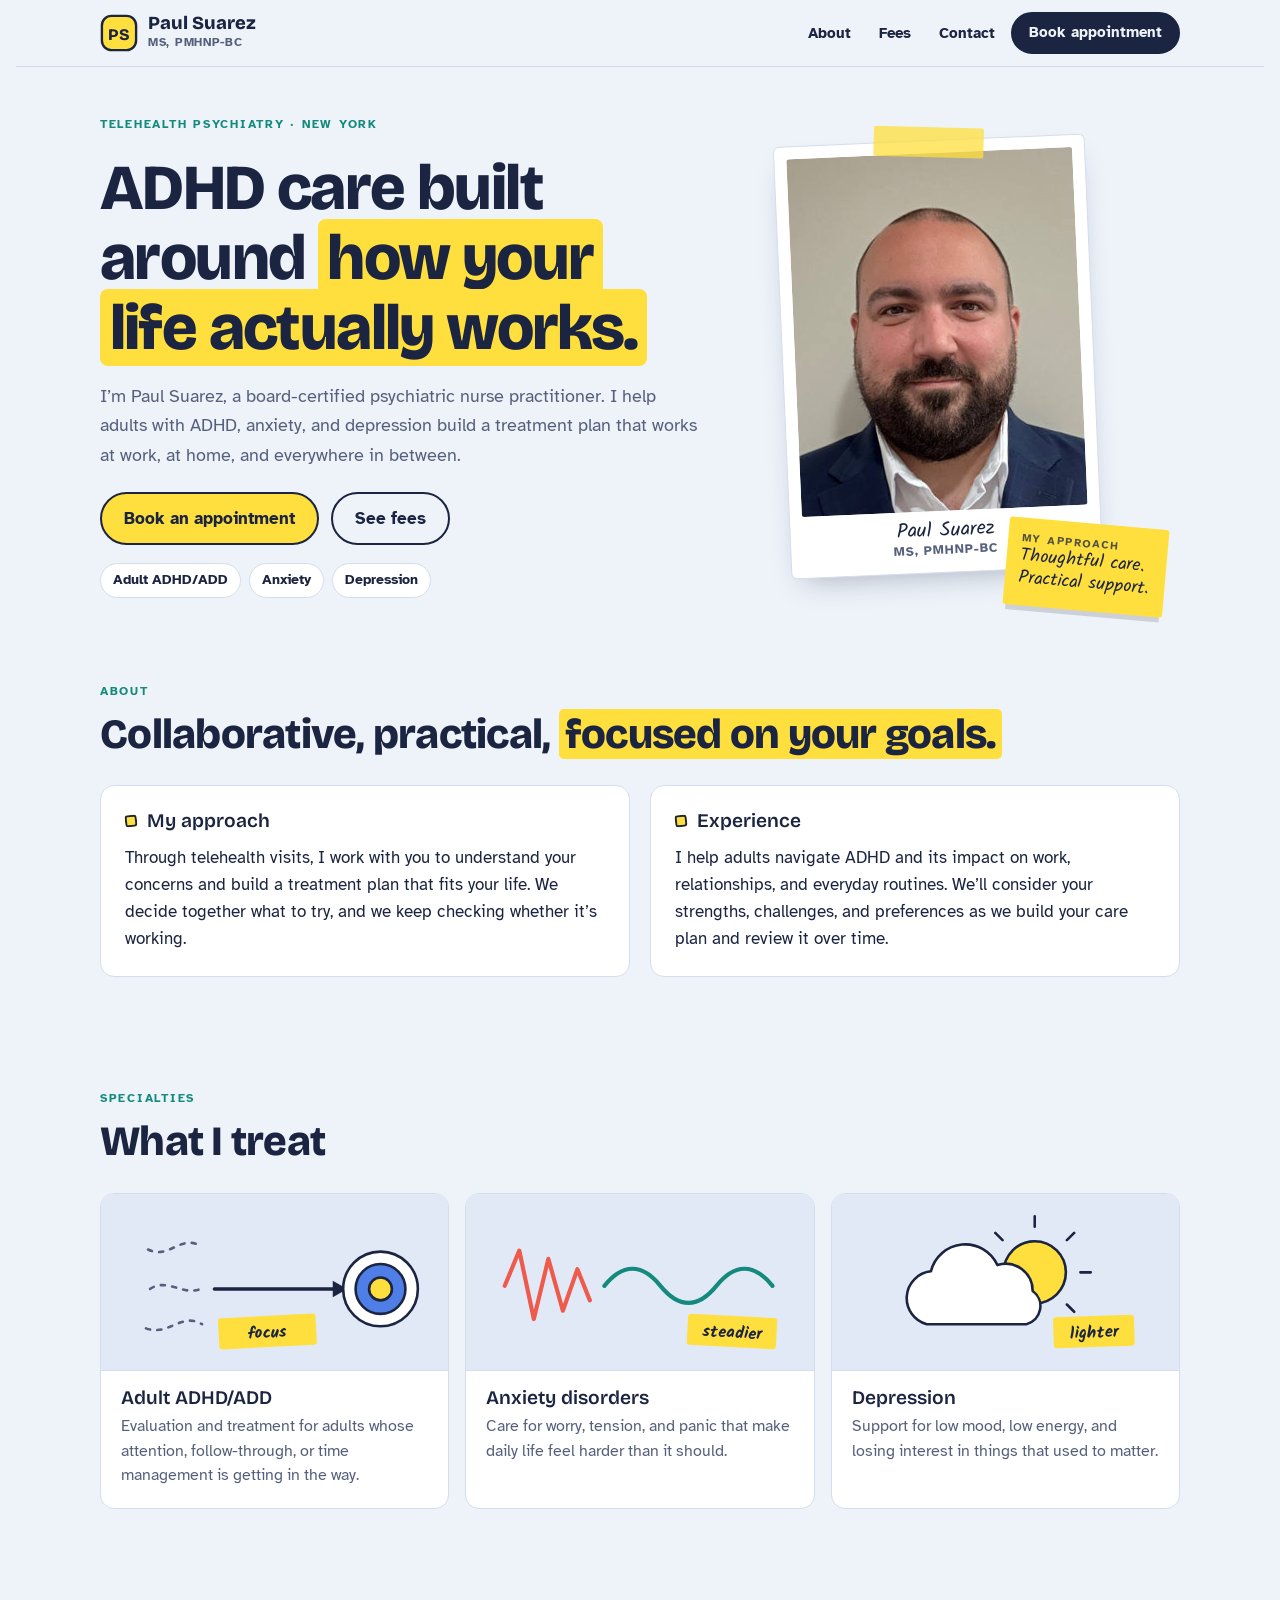
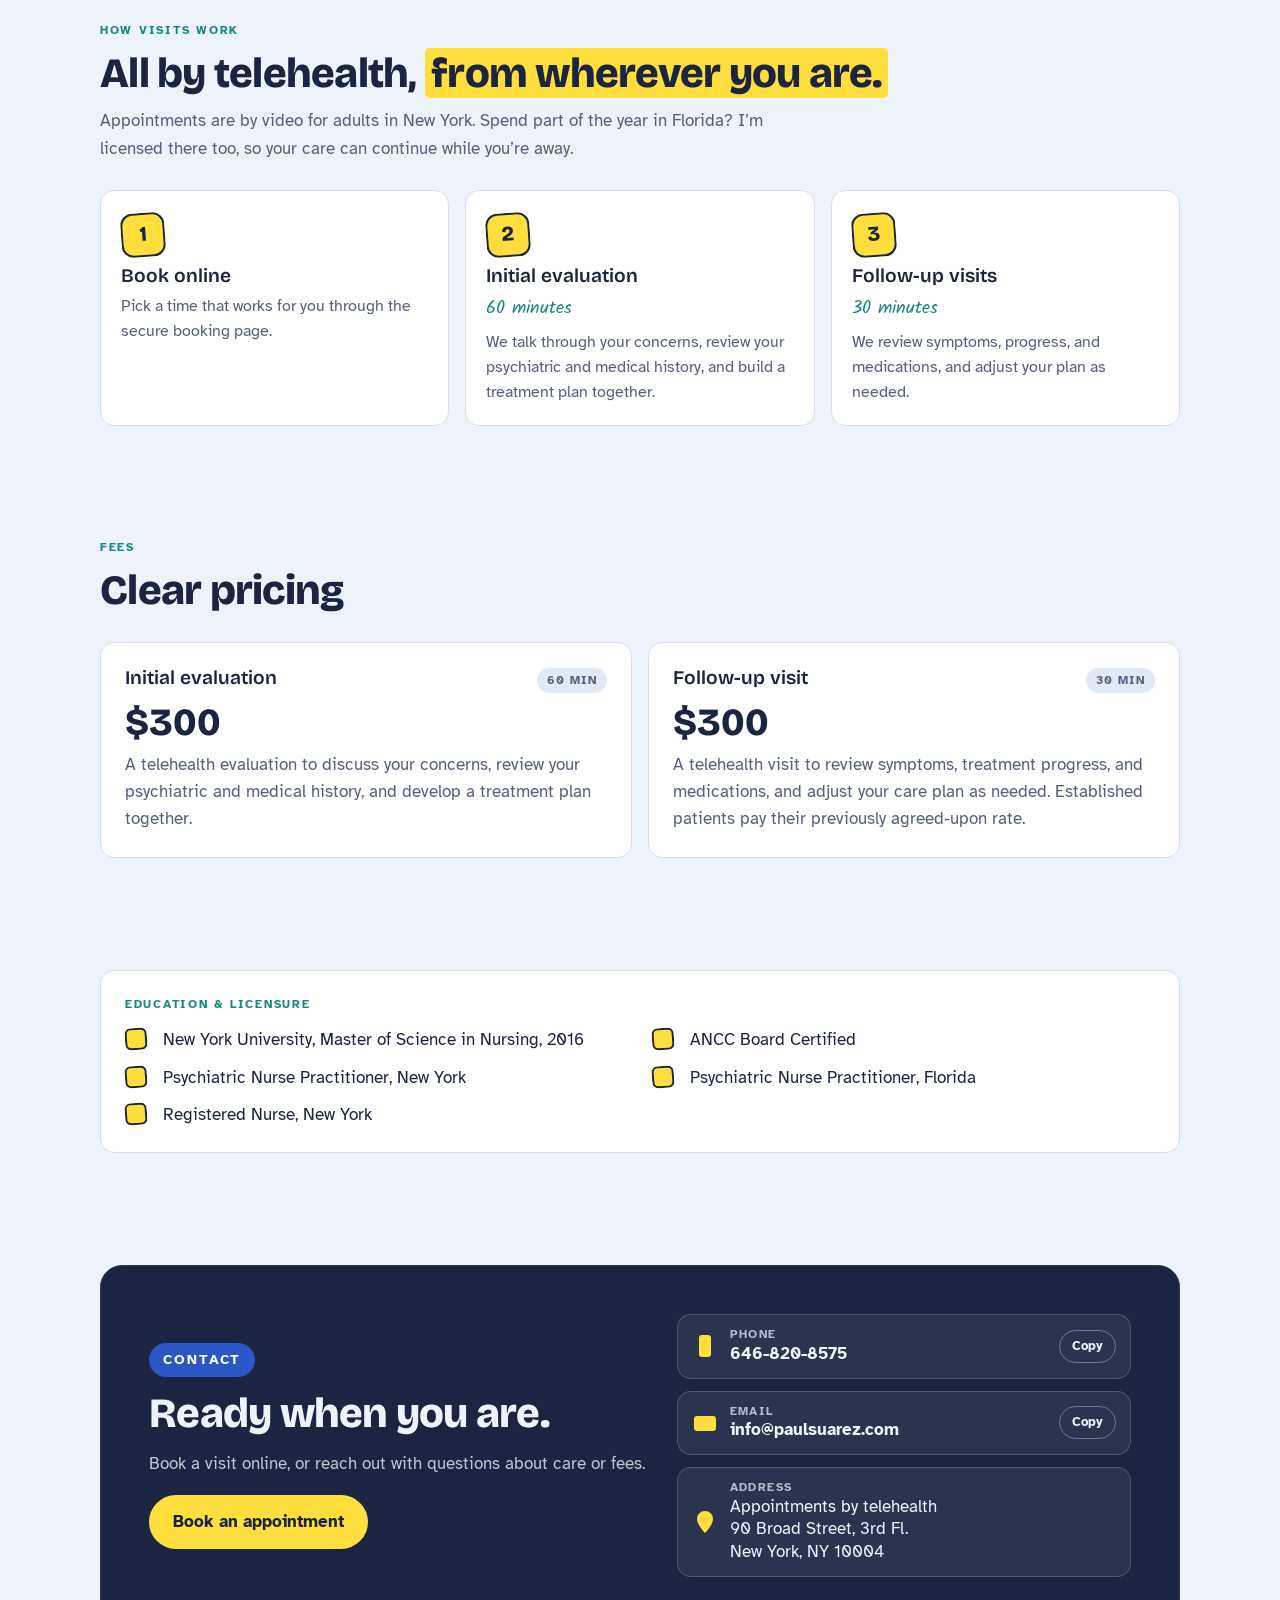
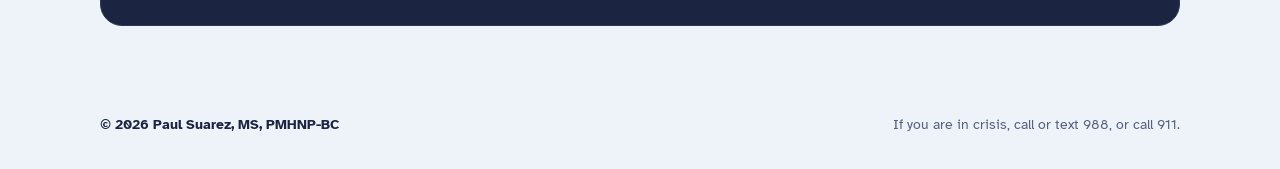
==== index.html @ 72740f3a "Practice website for GitHub Pages Co-Authored-By: Claude Opus 5.5 <noreply@anthropic.com> Claude-Ses" ====
<!doctype html>
<html lang="en">
<head>
<meta charset="utf-8">
<meta name="viewport" content="width=device-width, initial-scale=1, viewport-fit=cover">
<title>Adult ADHD &amp; Telehealth Psychiatry | Paul Suarez, PMHNP</title>
<link rel="canonical" href="https://www.paulsuarez.com/">
<link rel="icon" href="/favicon.png" type="image/png">
<link rel="apple-touch-icon" href="/apple-touch-icon.png">
<meta name="theme-color" content="#EEF3FA">
<meta property="og:type" content="website">
<meta property="og:title" content="Paul Suarez, PMHNP-BC | Adult ADHD &amp; Telehealth Psychiatry">
<meta property="og:description" content="ADHD care built around how your life actually works. Telehealth care for adult ADHD, anxiety and depression in New York.">
<meta property="og:url" content="https://www.paulsuarez.com/">
<meta property="og:image" content="https://www.paulsuarez.com/og-banner.jpg">
<meta name="twitter:card" content="summary_large_image">
<script type="application/ld+json">{"@context":"https://schema.org","@type":"MedicalBusiness","name":"Paul Suarez, MS, PMHNP-BC","url":"https://www.paulsuarez.com/","telephone":"+1-646-820-8575","email":"info@paulsuarez.com","image":"https://www.paulsuarez.com/headshot.jpg","address":{"@type":"PostalAddress","streetAddress":"90 Broad Street, 3rd Fl.","addressLocality":"New York","addressRegion":"NY","postalCode":"10004","addressCountry":"US"},"areaServed":"New York","medicalSpecialty":"Psychiatric","priceRange":"$300"}</script>
<meta name="description" content="Paul Suarez, a board-certified psychiatric nurse practitioner, offers telehealth care for adult ADHD, anxiety and depression in New York.">
<link rel="preconnect" href="https://fonts.googleapis.com">
<link rel="preconnect" href="https://fonts.gstatic.com" crossorigin>
<link rel="stylesheet" href="https://fonts.googleapis.com/css2?family=Atkinson+Hyperlegible:wght@400;700&family=Bricolage+Grotesque:opsz,wght@12..96,600;12..96,800&family=Kalam:wght@400;700&display=swap">
<style>
/* Layout: one long page in the ADHD Launchpad visual language. Sticky bar, illustrated hero with taped headshot, then About, Specialties, How visits work, Fees, Credentials, Contact. */
:root{
  --paper:#EEF3FA; --card:#FFFFFF; --ink:#1B2440; --muted:#56607C; --line:#D5DDEC;
  --hl:#FFDF3D; --on-hl:#1B2440; --teal:#138A7D; --coral:#EE5A4B; --sky:#4F7FE6; --soft:#E2E9F6;
  --f-display:"Bricolage Grotesque","Avenir Next","Segoe UI",sans-serif;
  --f-body:"Atkinson Hyperlegible","Verdana","Segoe UI",sans-serif;
  --f-hand:"Kalam","Comic Sans MS","Marker Felt",cursive;
  --r:14px;
}
@media (prefers-color-scheme: dark){:root:not([data-theme="light"]){
  --paper:#111726; --card:#1A2236; --ink:#ECF0F8; --muted:#A3ADC6; --line:#2D3852;
  --hl:#FFD83A; --teal:#3CC2B1; --coral:#FF7A6B; --sky:#7EA2F5; --soft:#222C44; color-scheme:dark}}
:root[data-theme="dark"]{
  --paper:#111726; --card:#1A2236; --ink:#ECF0F8; --muted:#A3ADC6; --line:#2D3852;
  --hl:#FFD83A; --teal:#3CC2B1; --coral:#FF7A6B; --sky:#7EA2F5; --soft:#222C44; color-scheme:dark}

*{box-sizing:border-box}
[hidden]{display:none!important}
html{scroll-behavior:smooth;scroll-padding-top:84px}
body{margin:0;background:var(--paper);color:var(--ink);font-family:var(--f-body);font-size:17px;line-height:1.6;
  padding-left:max(16px,env(safe-area-inset-left,0px));padding-right:max(16px,env(safe-area-inset-right,0px));padding-block:0 24px}
body::before{content:"";position:fixed;inset:0 0 auto;height:env(safe-area-inset-top,0px);z-index:10;background:var(--paper)}
.wrap{max-width:1080px;margin:0 auto}
h1,h2,h3{font-family:var(--f-display);line-height:1.1;text-wrap:balance;margin:0}
h1{font-size:clamp(2.3rem,6.4vw,4rem);font-weight:800;letter-spacing:-.025em}
h2{font-size:clamp(1.8rem,4.4vw,2.6rem);font-weight:800;letter-spacing:-.018em}
h3{font-size:1.2rem;font-weight:600}
p{margin:0;max-width:62ch}
a{color:inherit}
:focus-visible{outline:3px solid var(--sky);outline-offset:3px;border-radius:6px}
.mark{background:var(--hl);color:var(--on-hl);padding:0 .15em;border-radius:.12em;-webkit-box-decoration-break:clone;box-decoration-break:clone}
.hand{font-family:var(--f-hand)}
.eyebrow{font-size:.78rem;letter-spacing:.14em;text-transform:uppercase;font-weight:700;color:var(--teal)}
.muted{color:var(--muted)}

/* svg paint */
.f-card{fill:var(--card)}.f-paper{fill:var(--paper)}.f-ink{fill:var(--ink)}.f-hl{fill:var(--hl)}.f-teal{fill:var(--teal)}
.f-coral{fill:var(--coral)}.f-sky{fill:var(--sky)}.f-line{fill:var(--line)}.f-soft{fill:var(--soft)}.f-muted{fill:var(--muted)}
.s{stroke:var(--ink);stroke-width:2.5;stroke-linecap:round;stroke-linejoin:round}
.no{fill:none}.t-ink{fill:var(--ink)}.t-onhl{fill:var(--on-hl)}
svg text{font-family:var(--f-hand)}

/* buttons */
.btn{display:inline-flex;align-items:center;justify-content:center;gap:8px;border-radius:999px;border:2px solid var(--ink);background:var(--ink);color:var(--paper);padding:11px 22px;font-weight:700;text-decoration:none;min-height:46px;transition:transform .15s}
.btn:hover{transform:translateY(-2px)}
.btn.hl{background:var(--hl);color:var(--on-hl);border-color:var(--on-hl)}
.btn.ghost{background:transparent;color:var(--ink)}
.btn.sm{padding:7px 16px;min-height:38px;font-size:.92rem}

/* bar */
.bar{position:sticky;top:env(safe-area-inset-top,0px);z-index:5;background:var(--paper);border-bottom:1px solid var(--line)}
.bar .wrap{display:flex;align-items:center;gap:14px;padding-block:12px}
.brand{display:flex;align-items:center;gap:10px;text-decoration:none;min-width:0}
.brand svg{width:38px;height:38px;flex:none}
.brand b{font-family:var(--f-display);font-weight:800;font-size:1.15rem;line-height:1.05;display:block}
.brand small{display:block;font-size:.74rem;color:var(--muted);letter-spacing:.06em;text-transform:uppercase;font-weight:700}
.nav{margin-left:auto;display:flex;align-items:center;gap:4px}
.nav a.l{text-decoration:none;font-weight:700;font-size:.95rem;padding:8px 12px;border-radius:999px}
.nav a.l:hover{background:var(--soft)}

/* hero */
.hero{display:grid;grid-template-columns:1.15fr .85fr;gap:36px;align-items:center;padding-block:48px 28px}
.hero-copy{display:grid;gap:18px;min-width:0}
.hero-copy p{font-size:1.15rem;color:var(--muted)}
.cta{display:flex;flex-wrap:wrap;gap:12px;margin-top:4px}
.chips{display:flex;flex-wrap:wrap;gap:8px}
.chip{border:1.5px solid var(--line);background:var(--card);border-radius:999px;padding:5px 12px;font-size:.88rem;font-weight:700}
.hero-art{position:relative;justify-self:center;width:100%;max-width:400px}
.polaroid{position:relative;background:var(--card);padding:12px 12px 14px;border:1.5px solid var(--line);border-radius:6px;box-shadow:0 14px 30px -14px rgba(27,36,64,.35);transform:rotate(-2.5deg);width:78%;margin-left:6%}
.polaroid img{display:block;width:100%;height:auto;border-radius:3px;aspect-ratio:4/5;object-fit:cover;max-width:100%}
.polaroid figcaption{font-family:var(--f-hand);font-size:1.25rem;text-align:center;margin-top:8px;line-height:1.2}
.polaroid figcaption span{display:block;font-family:var(--f-body);font-size:.8rem;color:var(--muted);letter-spacing:.08em;text-transform:uppercase;font-weight:700}
.tape{position:absolute;top:-14px;left:50%;width:110px;height:30px;margin-left:-55px;background:color-mix(in srgb,var(--hl) 75%,transparent);transform:rotate(4deg);border-radius:2px}
.note{position:absolute;right:-2%;bottom:-9%;width:40%;background:var(--hl);color:var(--on-hl);padding:14px 14px 16px;border-radius:3px;font-family:var(--f-hand);font-size:1.12rem;line-height:1.25;transform:rotate(5deg);box-shadow:0 8px 0 -3px rgba(0,0,0,.14)}
.note b{display:block;font-family:var(--f-body);font-size:.68rem;letter-spacing:.14em;opacity:.75}

/* sections */
section{padding-block:56px}
.sec-head{display:grid;gap:10px;margin-bottom:28px}
.sec-head p{color:var(--muted);font-size:1.08rem}
.two{display:grid;grid-template-columns:1fr 1fr;gap:20px}
.box{background:var(--card);border:1.5px solid var(--line);border-radius:var(--r);padding:24px;display:grid;gap:12px;align-content:start;min-width:0}
.box h3{display:flex;align-items:center;gap:10px}
.dot{width:12px;height:12px;border-radius:3px;background:var(--hl);box-shadow:inset 0 0 0 2px var(--ink);transform:rotate(-6deg);flex:none}

/* specialties */
.specs{display:grid;grid-template-columns:repeat(3,1fr);gap:16px}
.spec{background:var(--card);border:1.5px solid var(--line);border-radius:var(--r);overflow:hidden;display:grid;grid-template-rows:auto 1fr}
.spec .art{background:var(--soft);border-bottom:1.5px solid var(--line);padding:14px 18px 6px}
.spec .art svg{display:block;width:100%;height:auto}
.spec .txt{padding:16px 20px 20px;display:grid;gap:6px;align-content:start}
.spec .txt p{color:var(--muted);font-size:.97rem}

/* steps */
.steps{list-style:none;margin:0;padding:0;display:grid;grid-template-columns:repeat(3,1fr);gap:16px;counter-reset:s}
.steps li{position:relative;background:var(--card);border:1.5px solid var(--line);border-radius:var(--r);padding:22px 20px 20px;display:grid;gap:8px;align-content:start;counter-increment:s}
.steps li::before{content:counter(s);font-family:var(--f-display);font-weight:800;font-size:1.3rem;width:44px;height:44px;border-radius:12px;display:grid;place-items:center;background:var(--hl);color:var(--on-hl);box-shadow:inset 0 0 0 2px var(--on-hl);transform:rotate(-4deg)}
.steps li p{color:var(--muted);font-size:.97rem}
.steps .len{font-family:var(--f-hand);font-size:1.1rem;color:var(--teal)}

/* fees */
.fees{display:grid;grid-template-columns:1fr 1fr;gap:16px}
.fee{background:var(--card);border:1.5px solid var(--line);border-radius:var(--r);padding:24px;display:grid;gap:10px;align-content:start}
.fee .top{display:flex;justify-content:space-between;align-items:baseline;gap:12px;flex-wrap:wrap}
.price{font-family:var(--f-display);font-weight:800;font-size:2.4rem;line-height:1;font-variant-numeric:tabular-nums}
.price small{font-family:var(--f-body);font-size:.9rem;font-weight:700;color:var(--muted);margin-left:4px}
.fee p{color:var(--muted)}
.pill{display:inline-block;font-size:.74rem;font-weight:700;letter-spacing:.08em;text-transform:uppercase;padding:3px 10px;border-radius:999px;background:var(--soft);color:var(--muted)}

/* credentials */
.creds{list-style:none;margin:0;padding:0;display:grid;gap:10px}
.creds.cols{grid-template-columns:1fr 1fr;column-gap:24px}
@media (max-width:860px){.creds.cols{grid-template-columns:1fr}}
.creds li{display:grid;grid-template-columns:28px 1fr;gap:10px;align-items:start}
.creds li::before{content:"";width:22px;height:22px;margin-top:2px;border-radius:6px;background:var(--hl);box-shadow:inset 0 0 0 2px var(--ink);transform:rotate(-4deg)}

/* contact */
.contact{--paper:#EEF3FA;--card:#FFFFFF;--ink:#1B2440;--muted:#56607C;--line:#D5DDEC;--hl:#FFDF3D;--on-hl:#1B2440;--sky:#4F7FE6;color-scheme:light;background:var(--ink);border:1.5px solid #2D3852;color:var(--paper);border-radius:22px;padding:clamp(24px,5vw,48px);display:grid;grid-template-columns:1.1fr 1fr;gap:28px;align-items:center}
.contact h2{color:var(--paper)}
.contact p{color:color-mix(in srgb,var(--paper) 78%,transparent)}
.contact .btn.hl{border-color:var(--hl)}
.cinfo{display:grid;gap:12px}
.crow{display:grid;grid-template-columns:auto 1fr auto;gap:12px;align-items:center;background:color-mix(in srgb,var(--paper) 8%,transparent);border:1.5px solid color-mix(in srgb,var(--paper) 18%,transparent);border-radius:14px;padding:12px 14px;min-width:0}
.crow svg{width:26px;height:26px}
.crow span{display:grid;line-height:1.35;min-width:0;overflow-wrap:anywhere}
.crow small{font-size:.72rem;letter-spacing:.12em;text-transform:uppercase;font-weight:700;opacity:.7}
.crow a{text-decoration:none;font-weight:700}
.copy{border:1.5px solid color-mix(in srgb,var(--paper) 35%,transparent);background:transparent;color:inherit;border-radius:999px;padding:5px 12px;font:inherit;font-size:.82rem;font-weight:700;cursor:pointer}

footer{padding-block:32px 8px;display:flex;flex-wrap:wrap;justify-content:space-between;gap:12px;font-size:.88rem;color:var(--muted)}
footer b{color:var(--ink)}

@media (max-width:860px){
  .hero{grid-template-columns:1fr;padding-top:32px}
  .hero-art{max-width:340px}
  .two,.fees,.contact{grid-template-columns:1fr}
  .specs,.steps{grid-template-columns:1fr}
  .nav a.l{display:none}
  section{padding-block:40px}
}
@media (prefers-reduced-motion:reduce){*{transition:none!important;scroll-behavior:auto!important}}
</style>

</head>
<body>
<header class="bar">
  <div class="wrap">
    <a class="brand" href="#top" aria-label="Paul Suarez, home">
      <svg viewBox="0 0 40 40" aria-hidden="true"><rect x="2" y="2" width="36" height="36" rx="10" class="f-hl s"/><text x="20" y="27" text-anchor="middle" font-size="17" font-weight="800" class="t-onhl" style="font-family:var(--f-display)">PS</text></svg>
      <span><b>Paul Suarez</b><small>MS, PMHNP-BC</small></span>
    </a>
    <nav class="nav" aria-label="Main">
      <a class="l" href="#about">About</a>
      <a class="l" href="#fees">Fees</a>
      <a class="l" href="#contact">Contact</a>
      <a class="btn sm" href="https://intakeq.com/booking/2kvabe" target="_blank" rel="noopener">Book appointment</a>
    </nav>
  </div>
</header>

<main class="wrap" id="top">
  <section class="hero">
    <div class="hero-copy">
      <div class="eyebrow">Telehealth psychiatry · New York</div>
      <h1>ADHD care built around <span class="mark">how your life actually works.</span></h1>
      <p>I’m Paul Suarez, a board-certified psychiatric nurse practitioner. I help adults with ADHD, anxiety, and depression build a treatment plan that works at work, at home, and everywhere in between.</p>
      <div class="cta">
        <a class="btn hl" href="https://intakeq.com/booking/2kvabe" target="_blank" rel="noopener">Book an appointment</a>
        <a class="btn ghost" href="#fees">See fees</a>
      </div>
      <div class="chips" aria-label="Specialties"><span class="chip">Adult ADHD/ADD</span><span class="chip">Anxiety</span><span class="chip">Depression</span></div>
    </div>
    <div class="hero-art">
      <figure class="polaroid" style="margin-block:0">
        <div class="tape" aria-hidden="true"></div>
        <img src="/headshot.jpg" alt="Paul Suarez, psychiatric nurse practitioner" width="320" height="400">
        <figcaption>Paul Suarez<span>MS, PMHNP-BC</span></figcaption>
      </figure>
      <div class="note" aria-hidden="true"><b>MY APPROACH</b>Thoughtful care. Practical support.</div>
    </div>
  </section>

  <section id="about">
    <div class="sec-head">
      <div class="eyebrow">About</div>
      <h2>Collaborative, practical, <span class="mark">focused on your goals.</span></h2>
    </div>
    <div class="two">
      <div class="box">
        <h3><span class="dot"></span>My approach</h3>
        <p>Through telehealth visits, I work with you to understand your concerns and build a treatment plan that fits your life. We decide together what to try, and we keep checking whether it’s working.</p>
      </div>
      <div class="box">
        <h3><span class="dot"></span>Experience</h3>
        <p>I help adults navigate ADHD and its impact on work, relationships, and everyday routines. We’ll consider your strengths, challenges, and preferences as we build your care plan and review it over time.</p>
      </div>
    </div>
  </section>

  <section id="specialties">
    <div class="sec-head">
      <div class="eyebrow">Specialties</div>
      <h2>What I treat</h2>
    </div>
    <div class="specs">
      <article class="spec">
        <div class="art"><svg viewBox="0 0 300 150" role="img" aria-label="Scattered arrows lining up into one straight path toward a target">
          <path class="s no" style="stroke:var(--muted);stroke-dasharray:4 7" d="M28 40c20 10 30-14 50-4M30 78c18-12 34 10 52-2M26 116c22 8 34-16 54-4"/>
          <path class="s no" style="stroke-width:3.5" d="M92 78h120"/><path class="f-ink" d="M206 70l14 8-14 8z"/>
          <circle cx="252" cy="78" r="36" class="f-card s"/><circle cx="252" cy="78" r="24" class="f-sky s"/><circle cx="252" cy="78" r="11" class="f-hl s"/>
          <rect x="96" y="104" width="94" height="30" rx="3" class="f-hl" transform="rotate(-3 143 119)"/><text x="143" y="125" text-anchor="middle" font-size="16" class="t-onhl" font-weight="700" transform="rotate(-3 143 119)">focus</text>
        </svg></div>
        <div class="txt"><h3>Adult ADHD/ADD</h3><p>Evaluation and treatment for adults whose attention, follow-through, or time management is getting in the way.</p></div>
      </article>
      <article class="spec">
        <div class="art"><svg viewBox="0 0 300 150" role="img" aria-label="A jagged line that smooths out into gentle waves">
          <path class="s no" style="stroke:var(--coral);stroke-width:4" d="M20 75l14-34 14 66 14-58 14 50 14-40 12 30"/>
          <path class="s no" style="stroke:var(--teal);stroke-width:4" d="M116 75c18-22 36-22 54 0s36 22 54 0 36-22 54 0"/>
          <rect x="196" y="104" width="86" height="30" rx="3" class="f-hl" transform="rotate(3 239 119)"/><text x="239" y="125" text-anchor="middle" font-size="16" class="t-onhl" font-weight="700" transform="rotate(3 239 119)">steadier</text>
        </svg></div>
        <div class="txt"><h3>Anxiety disorders</h3><p>Care for worry, tension, and panic that make daily life feel harder than it should.</p></div>
      </article>
      <article class="spec">
        <div class="art"><svg viewBox="0 0 300 150" role="img" aria-label="A sun coming out from behind a cloud">
          <circle cx="178" cy="62" r="30" class="f-hl s"/>
          <path class="s" d="M178 18v-10M222 62h10M209 31l7-7M147 31l-7-7M209 93l7 7"/>
          <path class="f-card s" d="M74 112a26 26 0 0 1 4-51 34 34 0 0 1 64-6 26 26 0 0 1 34 25 18 18 0 0 1-6 32z"/>
          <rect x="196" y="104" width="78" height="30" rx="3" class="f-hl" transform="rotate(-2 235 119)"/><text x="235" y="125" text-anchor="middle" font-size="16" class="t-onhl" font-weight="700" transform="rotate(-2 235 119)">lighter</text>
        </svg></div>
        <div class="txt"><h3>Depression</h3><p>Support for low mood, low energy, and losing interest in things that used to matter.</p></div>
      </article>
    </div>
  </section>

  <section id="visits">
    <div class="sec-head">
      <div class="eyebrow">How visits work</div>
      <h2>All by telehealth, <span class="mark">from wherever you are.</span></h2>
      <p>Appointments are by video for adults in New York. Spend part of the year in Florida? I’m licensed there too, so your care can continue while you’re away.</p>
    </div>
    <ol class="steps">
      <li><h3>Book online</h3><p>Pick a time that works for you through the secure booking page.</p></li>
      <li><h3>Initial evaluation</h3><span class="len">60 minutes</span><p>We talk through your concerns, review your psychiatric and medical history, and build a treatment plan together.</p></li>
      <li><h3>Follow-up visits</h3><span class="len">30 minutes</span><p>We review symptoms, progress, and medications, and adjust your plan as needed.</p></li>
    </ol>
  </section>

  <section id="fees">
    <div class="sec-head">
      <div class="eyebrow">Fees</div>
      <h2>Clear pricing</h2>
    </div>
    <div class="fees">
      <div class="fee">
        <div class="top"><h3>Initial evaluation</h3><span class="pill">60 min</span></div>
        <div class="price">$300</div>
        <p>A telehealth evaluation to discuss your concerns, review your psychiatric and medical history, and develop a treatment plan together.</p>
      </div>
      <div class="fee">
        <div class="top"><h3>Follow-up visit</h3><span class="pill">30 min</span></div>
        <div class="price">$300</div>
        <p>A telehealth visit to review symptoms, treatment progress, and medications, and adjust your care plan as needed. Established patients pay their previously agreed-upon rate.</p>
      </div>
    </div>
  </section>

  <section id="credentials">
    <div class="box">
      <div class="eyebrow">Education &amp; licensure</div>
      <ul class="creds cols">
        <li>New York University, Master of Science in Nursing, 2016</li>
        <li>ANCC Board Certified</li>
        <li>Psychiatric Nurse Practitioner, New York</li>
        <li>Psychiatric Nurse Practitioner, Florida</li>
        <li>Registered Nurse, New York</li>
      </ul>
    </div>
  </section>

  <section id="contact">
    <div class="contact">
      <div style="display:grid;gap:14px">
        <div class="eyebrow" style="justify-self:start;background:#2B57C4;color:#fff;padding:6px 14px;border-radius:999px;font-size:.85rem">Contact</div>
        <h2>Ready when you are.</h2>
        <p>Book a visit online, or reach out with questions about care or fees.</p>
        <div class="cta"><a class="btn hl" href="https://intakeq.com/booking/2kvabe" target="_blank" rel="noopener">Book an appointment</a></div>
      </div>
      <div class="cinfo">
        <div class="crow">
          <svg viewBox="0 0 26 26" aria-hidden="true"><rect x="7" y="2" width="12" height="22" rx="3" class="f-hl"/></svg>
          <span><small>Phone</small><a href="tel:+16468208575" id="ph">646-820-8575</a></span>
          <button class="copy" data-copy="646-820-8575">Copy</button>
        </div>
        <div class="crow">
          <svg viewBox="0 0 26 26" aria-hidden="true"><rect x="2" y="6" width="22" height="15" rx="3" class="f-hl"/></svg>
          <span><small>Email</small><a href="mailto:info@paulsuarez.com">info@paulsuarez.com</a></span>
          <button class="copy" data-copy="info@paulsuarez.com">Copy</button>
        </div>
        <div class="crow">
          <svg viewBox="0 0 26 26" aria-hidden="true"><path d="M13 2a8 8 0 0 0-8 8c0 6 8 14 8 14s8-8 8-14a8 8 0 0 0-8-8z" class="f-hl"/></svg>
          <span><small>Address</small>Appointments by telehealth<br>90 Broad Street, 3rd Fl.<br>New York, NY 10004</span>
          <span></span>
        </div>
      </div>
    </div>
  </section>

  <footer>
    <span><b>© 2026 Paul Suarez, MS, PMHNP-BC</b></span>
    <span>If you are in crisis, call or text 988, or call 911.</span>
  </footer>
</main>

<script>
document.querySelectorAll('.copy').forEach(b=>b.addEventListener('click',()=>{
  const t=b.dataset.copy, done=()=>{const o=b.textContent;b.textContent='Copied';setTimeout(()=>b.textContent=o,1400)};
  try{navigator.clipboard.writeText(t).then(done,()=>sel(b))}catch(e){sel(b)}
  function sel(btn){const s=btn.parentElement.querySelector('a');const r=document.createRange();r.selectNodeContents(s);const w=getSelection();w.removeAllRanges();w.addRange(r)}
}));
</script>

</body>
</html>
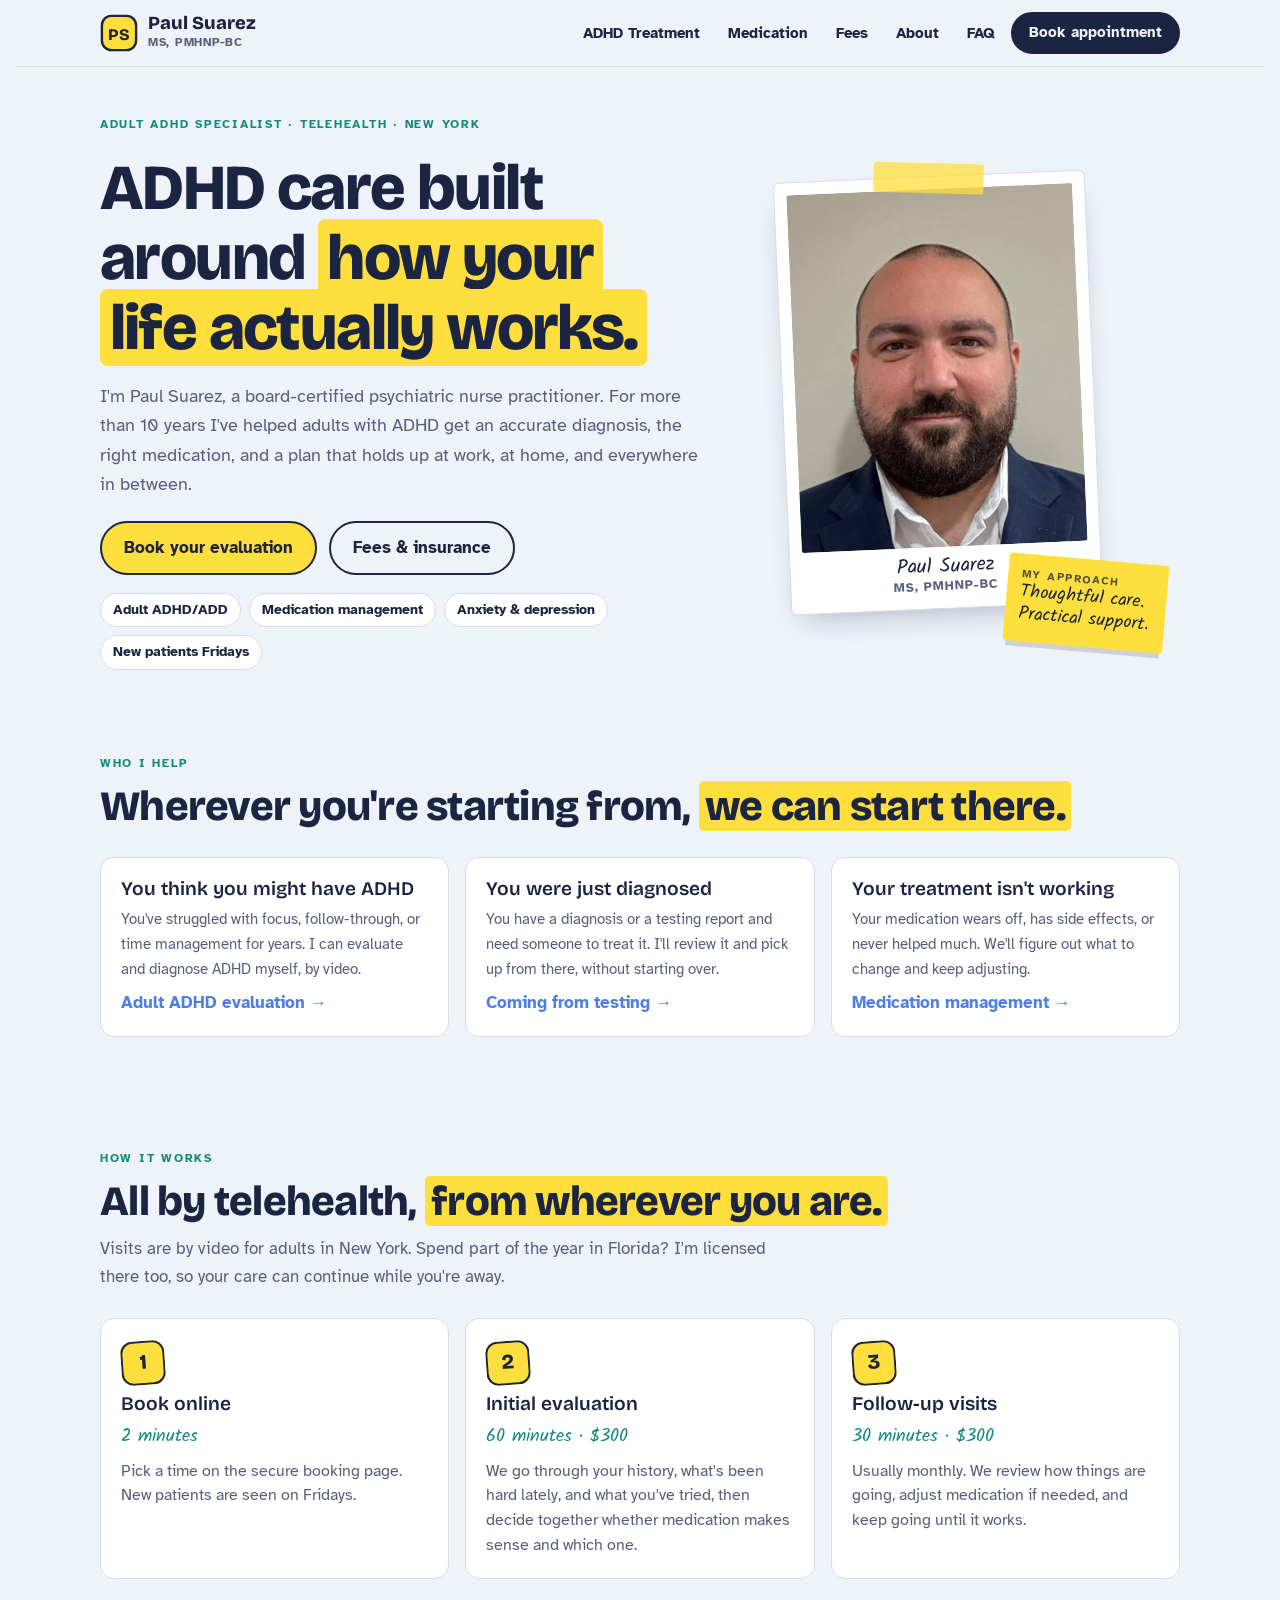
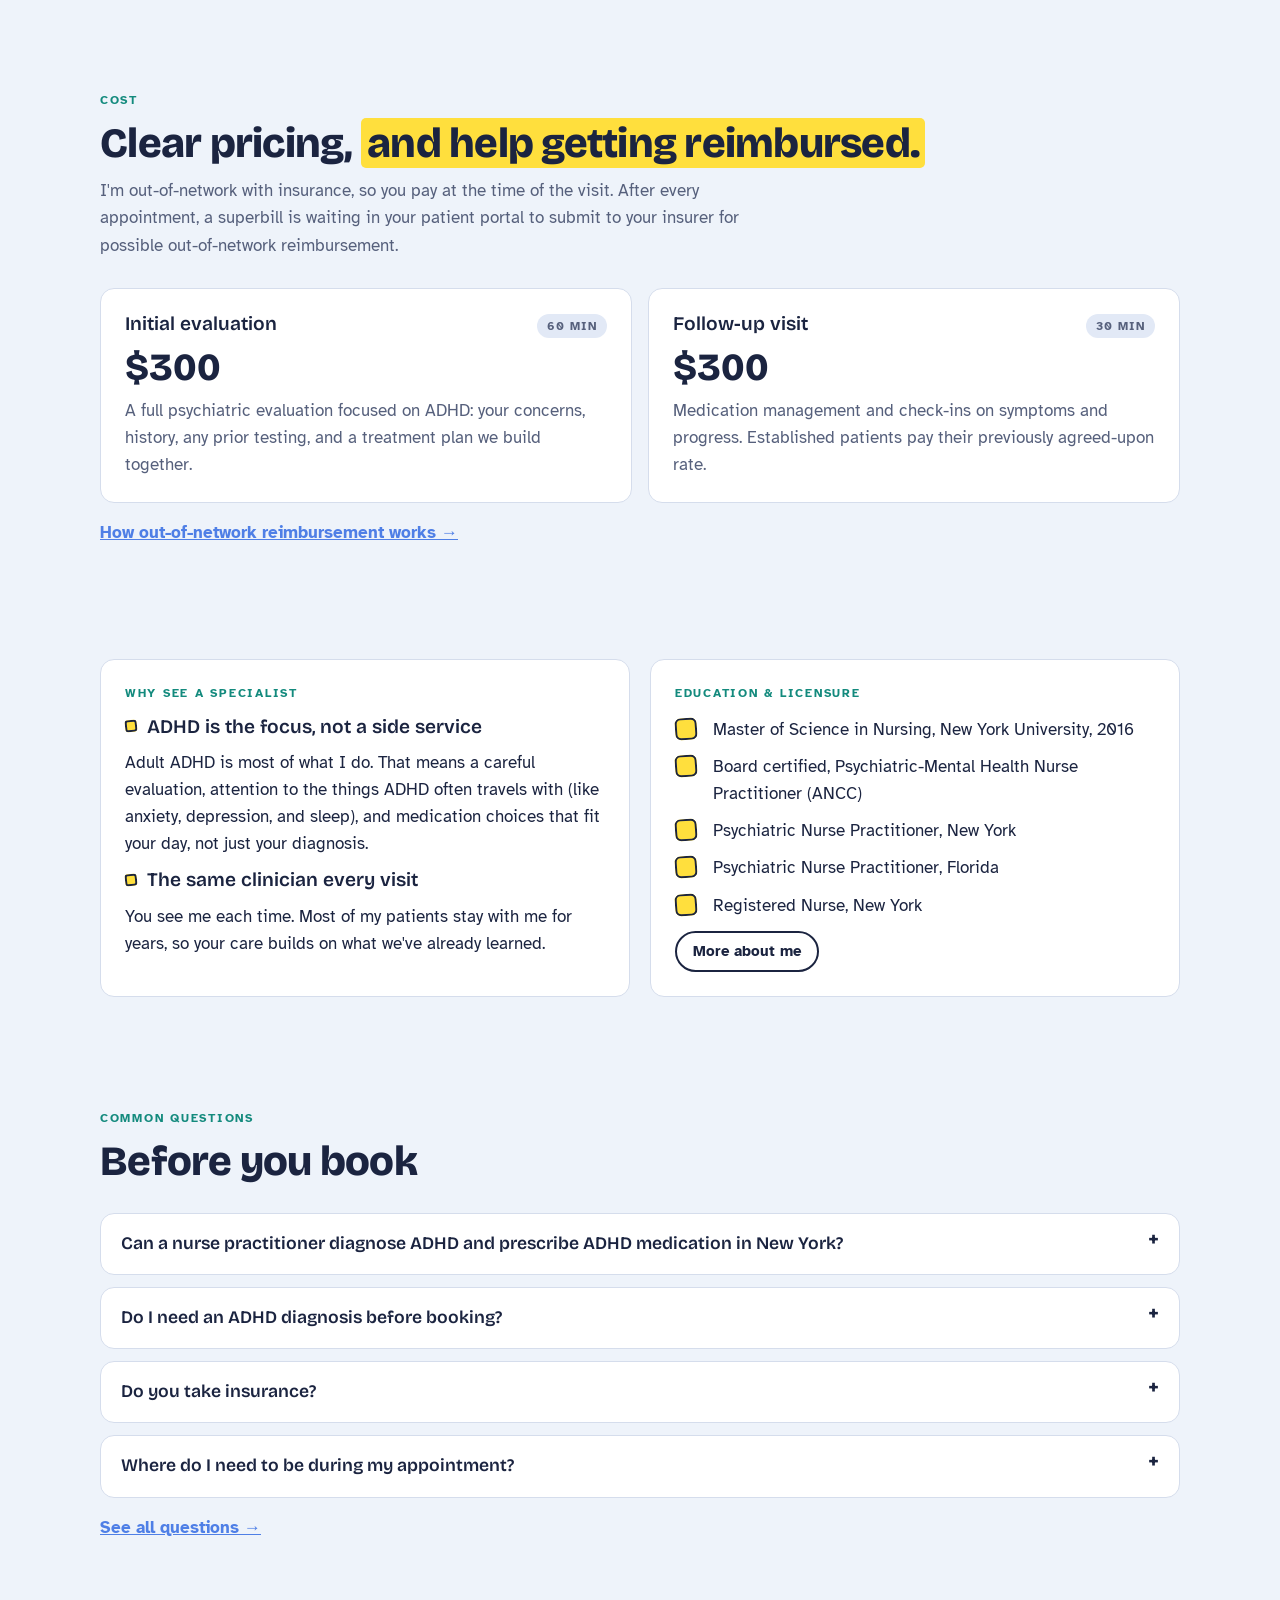
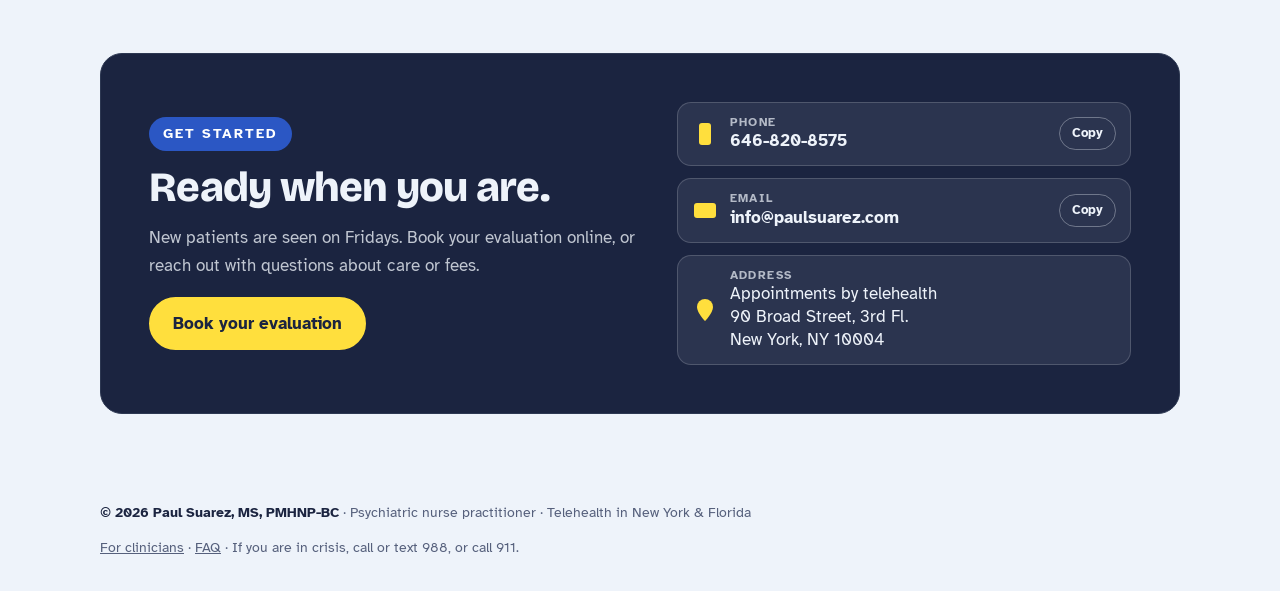
==== commit afbbea2f: "Add SEO pages: ADHD treatment, medication management, fees, about, FAQ, referrals Expand homepage, a" ====
--- a/index.html
+++ b/index.html
@@ -3,194 +3,44 @@
 <head>
 <meta charset="utf-8">
 <meta name="viewport" content="width=device-width, initial-scale=1, viewport-fit=cover">
-<title>Adult ADHD &amp; Telehealth Psychiatry | Paul Suarez, PMHNP</title>
+<title>Adult ADHD Specialist NYC | Telehealth ADHD Treatment | Paul Suarez, PMHNP-BC</title>
+<meta name="description" content="Adult ADHD evaluation, diagnosis and medication management by telehealth across New York. Board-certified psychiatric NP, 10+ years. New patients seen Fridays.">
 <link rel="canonical" href="https://www.paulsuarez.com/">
 <link rel="icon" href="/favicon.png" type="image/png">
 <link rel="apple-touch-icon" href="/apple-touch-icon.png">
 <meta name="theme-color" content="#EEF3FA">
 <meta property="og:type" content="website">
-<meta property="og:title" content="Paul Suarez, PMHNP-BC | Adult ADHD &amp; Telehealth Psychiatry">
-<meta property="og:description" content="ADHD care built around how your life actually works. Telehealth care for adult ADHD, anxiety and depression in New York.">
+<meta property="og:site_name" content="Paul Suarez, PMHNP-BC">
+<meta property="og:title" content="Paul Suarez, PMHNP-BC | Adult ADHD Specialist, NYC Telehealth">
+<meta property="og:description" content="Adult ADHD evaluation, diagnosis and medication management by telehealth across New York. Board-certified psychiatric NP, 10+ years. New patients seen Fridays.">
 <meta property="og:url" content="https://www.paulsuarez.com/">
 <meta property="og:image" content="https://www.paulsuarez.com/og-banner.jpg">
 <meta name="twitter:card" content="summary_large_image">
-<script type="application/ld+json">{"@context":"https://schema.org","@type":"MedicalBusiness","name":"Paul Suarez, MS, PMHNP-BC","url":"https://www.paulsuarez.com/","telephone":"+1-646-820-8575","email":"info@paulsuarez.com","image":"https://www.paulsuarez.com/headshot.jpg","address":{"@type":"PostalAddress","streetAddress":"90 Broad Street, 3rd Fl.","addressLocality":"New York","addressRegion":"NY","postalCode":"10004","addressCountry":"US"},"areaServed":"New York","medicalSpecialty":"Psychiatric","priceRange":"$300"}</script>
-<meta name="description" content="Paul Suarez, a board-certified psychiatric nurse practitioner, offers telehealth care for adult ADHD, anxiety and depression in New York.">
+<script type="application/ld+json">{"@context":"https://schema.org","@graph":[{"@type":["MedicalBusiness","MedicalClinic"],"@id":"https://www.paulsuarez.com/#practice","name":"Paul Suarez, MS, PMHNP-BC","url":"https://www.paulsuarez.com/","description":"Telehealth adult ADHD evaluation, treatment and medication management in New York, plus care for anxiety and depression.","telephone":"+1-646-820-8575","email":"info@paulsuarez.com","image":"https://www.paulsuarez.com/headshot.jpg","logo":"https://www.paulsuarez.com/apple-touch-icon.png","address":{"@type":"PostalAddress","streetAddress":"90 Broad Street, 3rd Fl.","addressLocality":"New York","addressRegion":"NY","postalCode":"10004","addressCountry":"US"},"areaServed":[{"@type":"State","name":"New York"},{"@type":"State","name":"Florida"}],"medicalSpecialty":"Psychiatric","priceRange":"$300","availableService":[{"@type":"MedicalProcedure","name":"Adult ADHD evaluation","url":"https://www.paulsuarez.com/adult-adhd-treatment/"},{"@type":"MedicalProcedure","name":"ADHD medication management","url":"https://www.paulsuarez.com/adhd-medication-management/"}],"founder":{"@id":"https://www.paulsuarez.com/#paul"},"employee":{"@id":"https://www.paulsuarez.com/#paul"},"paymentAccepted":"Cash, HSA, ACH, Zelle, Venmo","isAcceptingNewPatients":true},{"@type":"Person","@id":"https://www.paulsuarez.com/#paul","name":"Paul Suarez","honorificSuffix":"MS, PMHNP-BC","jobTitle":"Psychiatric Mental Health Nurse Practitioner","description":"Board-certified psychiatric nurse practitioner specializing in adult ADHD, seeing patients by telehealth across New York.","url":"https://www.paulsuarez.com/about/","image":"https://www.paulsuarez.com/headshot.jpg","email":"info@paulsuarez.com","telephone":"+1-646-820-8575","alumniOf":{"@type":"CollegeOrUniversity","name":"New York University"},"hasCredential":[{"@type":"EducationalOccupationalCredential","credentialCategory":"degree","name":"Master of Science in Nursing","recognizedBy":{"@type":"CollegeOrUniversity","name":"New York University"}},{"@type":"EducationalOccupationalCredential","credentialCategory":"certification","name":"Psychiatric-Mental Health Nurse Practitioner, Board Certified (PMHNP-BC)","recognizedBy":{"@type":"Organization","name":"American Nurses Credentialing Center"}},{"@type":"EducationalOccupationalCredential","credentialCategory":"license","name":"Psychiatric Nurse Practitioner license, New York","recognizedBy":{"@type":"GovernmentOrganization","name":"New York State Education Department"}},{"@type":"EducationalOccupationalCredential","credentialCategory":"license","name":"Psychiatric Nurse Practitioner license, Florida","recognizedBy":{"@type":"GovernmentOrganization","name":"Florida Board of Nursing"}}],"knowsAbout":["Adult ADHD","ADHD diagnosis","ADHD medication management","Anxiety disorders","Depression","Telepsychiatry"],"identifier":{"@type":"PropertyValue","propertyID":"NPI","value":"1225581424"},"worksFor":{"@id":"https://www.paulsuarez.com/#practice"},"sameAs":["https://npiregistry.cms.hhs.gov/provider-view/1225581424","https://x.com/paulsuareznp","https://www.youtube.com/@paulsuareznp"]},{"@type":"WebSite","@id":"https://www.paulsuarez.com/#site","url":"https://www.paulsuarez.com/","name":"Paul Suarez, PMHNP-BC","publisher":{"@id":"https://www.paulsuarez.com/#practice"}},{"@type":"MedicalWebPage","@id":"https://www.paulsuarez.com/#page","url":"https://www.paulsuarez.com/","name":"Adult ADHD Specialist NYC | Telehealth ADHD Treatment | Paul Suarez, PMHNP-BC","description":"Adult ADHD evaluation, diagnosis and medication management by telehealth across New York. Board-certified psychiatric NP, 10+ years. New patients seen Fridays.","dateModified":"2026-11-02","inLanguage":"en-US","about":{"@id":"https://www.paulsuarez.com/#practice"},"reviewedBy":{"@id":"https://www.paulsuarez.com/#paul"},"lastReviewed":"2026-11-02","isPartOf":{"@type":"WebSite","@id":"https://www.paulsuarez.com/#site","url":"https://www.paulsuarez.com/","name":"Paul Suarez, PMHNP-BC"}},{"@type":"FAQPage","mainEntity":[{"@type":"Question","name":"Can a nurse practitioner diagnose ADHD and prescribe ADHD medication in New York?","acceptedAnswer":{"@type":"Answer","text":"Yes. In New York, psychiatric nurse practitioners can evaluate and diagnose ADHD and prescribe ADHD medication, including stimulants and other controlled medications, when it's clinically appropriate. I'm a board-certified psychiatric nurse practitioner licensed in New York and Florida."}},{"@type":"Question","name":"Do I need an ADHD diagnosis before booking?","acceptedAnswer":{"@type":"Answer","text":"No. I diagnose ADHD myself as part of the initial evaluation. If you've already been diagnosed, or you have a psychological or neuropsychological testing report, I'm glad to review it and pick up from there."}},{"@type":"Question","name":"Do you take insurance?","acceptedAnswer":{"@type":"Answer","text":"I'm out-of-network with insurance plans. You pay $300 per visit, and after each appointment a superbill is available in your patient portal to submit to your insurance for possible out-of-network reimbursement. How much comes back depends on your plan."}},{"@type":"Question","name":"Where do I need to be during my appointment?","acceptedAnswer":{"@type":"Answer","text":"You need to be physically located in New York or Florida, where I'm licensed, at the time of each video visit. Many patients split time between the two states, and care can continue in either one."}}]}]}</script>
 <link rel="preconnect" href="https://fonts.googleapis.com">
 <link rel="preconnect" href="https://fonts.gstatic.com" crossorigin>
 <link rel="stylesheet" href="https://fonts.googleapis.com/css2?family=Atkinson+Hyperlegible:wght@400;700&family=Bricolage+Grotesque:opsz,wght@12..96,600;12..96,800&family=Kalam:wght@400;700&display=swap">
-<style>
-/* Layout: one long page in the ADHD Launchpad visual language. Sticky bar, illustrated hero with taped headshot, then About, Specialties, How visits work, Fees, Credentials, Contact. */
-:root{
-  --paper:#EEF3FA; --card:#FFFFFF; --ink:#1B2440; --muted:#56607C; --line:#D5DDEC;
-  --hl:#FFDF3D; --on-hl:#1B2440; --teal:#138A7D; --coral:#EE5A4B; --sky:#4F7FE6; --soft:#E2E9F6;
-  --f-display:"Bricolage Grotesque","Avenir Next","Segoe UI",sans-serif;
-  --f-body:"Atkinson Hyperlegible","Verdana","Segoe UI",sans-serif;
-  --f-hand:"Kalam","Comic Sans MS","Marker Felt",cursive;
-  --r:14px;
-}
-@media (prefers-color-scheme: dark){:root:not([data-theme="light"]){
-  --paper:#111726; --card:#1A2236; --ink:#ECF0F8; --muted:#A3ADC6; --line:#2D3852;
-  --hl:#FFD83A; --teal:#3CC2B1; --coral:#FF7A6B; --sky:#7EA2F5; --soft:#222C44; color-scheme:dark}}
-:root[data-theme="dark"]{
-  --paper:#111726; --card:#1A2236; --ink:#ECF0F8; --muted:#A3ADC6; --line:#2D3852;
-  --hl:#FFD83A; --teal:#3CC2B1; --coral:#FF7A6B; --sky:#7EA2F5; --soft:#222C44; color-scheme:dark}
-
-*{box-sizing:border-box}
-[hidden]{display:none!important}
-html{scroll-behavior:smooth;scroll-padding-top:84px}
-body{margin:0;background:var(--paper);color:var(--ink);font-family:var(--f-body);font-size:17px;line-height:1.6;
-  padding-left:max(16px,env(safe-area-inset-left,0px));padding-right:max(16px,env(safe-area-inset-right,0px));padding-block:0 24px}
-body::before{content:"";position:fixed;inset:0 0 auto;height:env(safe-area-inset-top,0px);z-index:10;background:var(--paper)}
-.wrap{max-width:1080px;margin:0 auto}
-h1,h2,h3{font-family:var(--f-display);line-height:1.1;text-wrap:balance;margin:0}
-h1{font-size:clamp(2.3rem,6.4vw,4rem);font-weight:800;letter-spacing:-.025em}
-h2{font-size:clamp(1.8rem,4.4vw,2.6rem);font-weight:800;letter-spacing:-.018em}
-h3{font-size:1.2rem;font-weight:600}
-p{margin:0;max-width:62ch}
-a{color:inherit}
-:focus-visible{outline:3px solid var(--sky);outline-offset:3px;border-radius:6px}
-.mark{background:var(--hl);color:var(--on-hl);padding:0 .15em;border-radius:.12em;-webkit-box-decoration-break:clone;box-decoration-break:clone}
-.hand{font-family:var(--f-hand)}
-.eyebrow{font-size:.78rem;letter-spacing:.14em;text-transform:uppercase;font-weight:700;color:var(--teal)}
-.muted{color:var(--muted)}
-
-/* svg paint */
-.f-card{fill:var(--card)}.f-paper{fill:var(--paper)}.f-ink{fill:var(--ink)}.f-hl{fill:var(--hl)}.f-teal{fill:var(--teal)}
-.f-coral{fill:var(--coral)}.f-sky{fill:var(--sky)}.f-line{fill:var(--line)}.f-soft{fill:var(--soft)}.f-muted{fill:var(--muted)}
-.s{stroke:var(--ink);stroke-width:2.5;stroke-linecap:round;stroke-linejoin:round}
-.no{fill:none}.t-ink{fill:var(--ink)}.t-onhl{fill:var(--on-hl)}
-svg text{font-family:var(--f-hand)}
-
-/* buttons */
-.btn{display:inline-flex;align-items:center;justify-content:center;gap:8px;border-radius:999px;border:2px solid var(--ink);background:var(--ink);color:var(--paper);padding:11px 22px;font-weight:700;text-decoration:none;min-height:46px;transition:transform .15s}
-.btn:hover{transform:translateY(-2px)}
-.btn.hl{background:var(--hl);color:var(--on-hl);border-color:var(--on-hl)}
-.btn.ghost{background:transparent;color:var(--ink)}
-.btn.sm{padding:7px 16px;min-height:38px;font-size:.92rem}
-
-/* bar */
-.bar{position:sticky;top:env(safe-area-inset-top,0px);z-index:5;background:var(--paper);border-bottom:1px solid var(--line)}
-.bar .wrap{display:flex;align-items:center;gap:14px;padding-block:12px}
-.brand{display:flex;align-items:center;gap:10px;text-decoration:none;min-width:0}
-.brand svg{width:38px;height:38px;flex:none}
-.brand b{font-family:var(--f-display);font-weight:800;font-size:1.15rem;line-height:1.05;display:block}
-.brand small{display:block;font-size:.74rem;color:var(--muted);letter-spacing:.06em;text-transform:uppercase;font-weight:700}
-.nav{margin-left:auto;display:flex;align-items:center;gap:4px}
-.nav a.l{text-decoration:none;font-weight:700;font-size:.95rem;padding:8px 12px;border-radius:999px}
-.nav a.l:hover{background:var(--soft)}
-
-/* hero */
-.hero{display:grid;grid-template-columns:1.15fr .85fr;gap:36px;align-items:center;padding-block:48px 28px}
-.hero-copy{display:grid;gap:18px;min-width:0}
-.hero-copy p{font-size:1.15rem;color:var(--muted)}
-.cta{display:flex;flex-wrap:wrap;gap:12px;margin-top:4px}
-.chips{display:flex;flex-wrap:wrap;gap:8px}
-.chip{border:1.5px solid var(--line);background:var(--card);border-radius:999px;padding:5px 12px;font-size:.88rem;font-weight:700}
-.hero-art{position:relative;justify-self:center;width:100%;max-width:400px}
-.polaroid{position:relative;background:var(--card);padding:12px 12px 14px;border:1.5px solid var(--line);border-radius:6px;box-shadow:0 14px 30px -14px rgba(27,36,64,.35);transform:rotate(-2.5deg);width:78%;margin-left:6%}
-.polaroid img{display:block;width:100%;height:auto;border-radius:3px;aspect-ratio:4/5;object-fit:cover;max-width:100%}
-.polaroid figcaption{font-family:var(--f-hand);font-size:1.25rem;text-align:center;margin-top:8px;line-height:1.2}
-.polaroid figcaption span{display:block;font-family:var(--f-body);font-size:.8rem;color:var(--muted);letter-spacing:.08em;text-transform:uppercase;font-weight:700}
-.tape{position:absolute;top:-14px;left:50%;width:110px;height:30px;margin-left:-55px;background:color-mix(in srgb,var(--hl) 75%,transparent);transform:rotate(4deg);border-radius:2px}
-.note{position:absolute;right:-2%;bottom:-9%;width:40%;background:var(--hl);color:var(--on-hl);padding:14px 14px 16px;border-radius:3px;font-family:var(--f-hand);font-size:1.12rem;line-height:1.25;transform:rotate(5deg);box-shadow:0 8px 0 -3px rgba(0,0,0,.14)}
-.note b{display:block;font-family:var(--f-body);font-size:.68rem;letter-spacing:.14em;opacity:.75}
-
-/* sections */
-section{padding-block:56px}
-.sec-head{display:grid;gap:10px;margin-bottom:28px}
-.sec-head p{color:var(--muted);font-size:1.08rem}
-.two{display:grid;grid-template-columns:1fr 1fr;gap:20px}
-.box{background:var(--card);border:1.5px solid var(--line);border-radius:var(--r);padding:24px;display:grid;gap:12px;align-content:start;min-width:0}
-.box h3{display:flex;align-items:center;gap:10px}
-.dot{width:12px;height:12px;border-radius:3px;background:var(--hl);box-shadow:inset 0 0 0 2px var(--ink);transform:rotate(-6deg);flex:none}
-
-/* specialties */
-.specs{display:grid;grid-template-columns:repeat(3,1fr);gap:16px}
-.spec{background:var(--card);border:1.5px solid var(--line);border-radius:var(--r);overflow:hidden;display:grid;grid-template-rows:auto 1fr}
-.spec .art{background:var(--soft);border-bottom:1.5px solid var(--line);padding:14px 18px 6px}
-.spec .art svg{display:block;width:100%;height:auto}
-.spec .txt{padding:16px 20px 20px;display:grid;gap:6px;align-content:start}
-.spec .txt p{color:var(--muted);font-size:.97rem}
-
-/* steps */
-.steps{list-style:none;margin:0;padding:0;display:grid;grid-template-columns:repeat(3,1fr);gap:16px;counter-reset:s}
-.steps li{position:relative;background:var(--card);border:1.5px solid var(--line);border-radius:var(--r);padding:22px 20px 20px;display:grid;gap:8px;align-content:start;counter-increment:s}
-.steps li::before{content:counter(s);font-family:var(--f-display);font-weight:800;font-size:1.3rem;width:44px;height:44px;border-radius:12px;display:grid;place-items:center;background:var(--hl);color:var(--on-hl);box-shadow:inset 0 0 0 2px var(--on-hl);transform:rotate(-4deg)}
-.steps li p{color:var(--muted);font-size:.97rem}
-.steps .len{font-family:var(--f-hand);font-size:1.1rem;color:var(--teal)}
-
-/* fees */
-.fees{display:grid;grid-template-columns:1fr 1fr;gap:16px}
-.fee{background:var(--card);border:1.5px solid var(--line);border-radius:var(--r);padding:24px;display:grid;gap:10px;align-content:start}
-.fee .top{display:flex;justify-content:space-between;align-items:baseline;gap:12px;flex-wrap:wrap}
-.price{font-family:var(--f-display);font-weight:800;font-size:2.4rem;line-height:1;font-variant-numeric:tabular-nums}
-.price small{font-family:var(--f-body);font-size:.9rem;font-weight:700;color:var(--muted);margin-left:4px}
-.fee p{color:var(--muted)}
-.pill{display:inline-block;font-size:.74rem;font-weight:700;letter-spacing:.08em;text-transform:uppercase;padding:3px 10px;border-radius:999px;background:var(--soft);color:var(--muted)}
-
-/* credentials */
-.creds{list-style:none;margin:0;padding:0;display:grid;gap:10px}
-.creds.cols{grid-template-columns:1fr 1fr;column-gap:24px}
-@media (max-width:860px){.creds.cols{grid-template-columns:1fr}}
-.creds li{display:grid;grid-template-columns:28px 1fr;gap:10px;align-items:start}
-.creds li::before{content:"";width:22px;height:22px;margin-top:2px;border-radius:6px;background:var(--hl);box-shadow:inset 0 0 0 2px var(--ink);transform:rotate(-4deg)}
-
-/* contact */
-.contact{--paper:#EEF3FA;--card:#FFFFFF;--ink:#1B2440;--muted:#56607C;--line:#D5DDEC;--hl:#FFDF3D;--on-hl:#1B2440;--sky:#4F7FE6;color-scheme:light;background:var(--ink);border:1.5px solid #2D3852;color:var(--paper);border-radius:22px;padding:clamp(24px,5vw,48px);display:grid;grid-template-columns:1.1fr 1fr;gap:28px;align-items:center}
-.contact h2{color:var(--paper)}
-.contact p{color:color-mix(in srgb,var(--paper) 78%,transparent)}
-.contact .btn.hl{border-color:var(--hl)}
-.cinfo{display:grid;gap:12px}
-.crow{display:grid;grid-template-columns:auto 1fr auto;gap:12px;align-items:center;background:color-mix(in srgb,var(--paper) 8%,transparent);border:1.5px solid color-mix(in srgb,var(--paper) 18%,transparent);border-radius:14px;padding:12px 14px;min-width:0}
-.crow svg{width:26px;height:26px}
-.crow span{display:grid;line-height:1.35;min-width:0;overflow-wrap:anywhere}
-.crow small{font-size:.72rem;letter-spacing:.12em;text-transform:uppercase;font-weight:700;opacity:.7}
-.crow a{text-decoration:none;font-weight:700}
-.copy{border:1.5px solid color-mix(in srgb,var(--paper) 35%,transparent);background:transparent;color:inherit;border-radius:999px;padding:5px 12px;font:inherit;font-size:.82rem;font-weight:700;cursor:pointer}
-
-footer{padding-block:32px 8px;display:flex;flex-wrap:wrap;justify-content:space-between;gap:12px;font-size:.88rem;color:var(--muted)}
-footer b{color:var(--ink)}
-
-@media (max-width:860px){
-  .hero{grid-template-columns:1fr;padding-top:32px}
-  .hero-art{max-width:340px}
-  .two,.fees,.contact{grid-template-columns:1fr}
-  .specs,.steps{grid-template-columns:1fr}
-  .nav a.l{display:none}
-  section{padding-block:40px}
-}
-@media (prefers-reduced-motion:reduce){*{transition:none!important;scroll-behavior:auto!important}}
-</style>
-
+<link rel="stylesheet" href="/assets/site.css">
 </head>
 <body>
 <header class="bar">
   <div class="wrap">
-    <a class="brand" href="#top" aria-label="Paul Suarez, home">
-      <svg viewBox="0 0 40 40" aria-hidden="true"><rect x="2" y="2" width="36" height="36" rx="10" class="f-hl s"/><text x="20" y="27" text-anchor="middle" font-size="17" font-weight="800" class="t-onhl" style="font-family:var(--f-display)">PS</text></svg>
-      <span><b>Paul Suarez</b><small>MS, PMHNP-BC</small></span>
-    </a>
-    <nav class="nav" aria-label="Main">
-      <a class="l" href="#about">About</a>
-      <a class="l" href="#fees">Fees</a>
-      <a class="l" href="#contact">Contact</a>
-      <a class="btn sm" href="https://intakeq.com/booking/2kvabe" target="_blank" rel="noopener">Book appointment</a>
-    </nav>
+    <a class="brand" href="/" aria-label="Paul Suarez, home"><svg viewBox="0 0 40 40" aria-hidden="true"><rect x="2" y="2" width="36" height="36" rx="10" class="f-hl s"/><text x="20" y="27" text-anchor="middle" font-size="17" font-weight="800" class="t-onhl" style="font-family:var(--f-display)">PS</text></svg><span><b>Paul Suarez</b><small>MS, PMHNP-BC</small></span></a>
+    <nav class="nav" aria-label="Main"><a class="l" href="/adult-adhd-treatment/">ADHD Treatment</a><a class="l" href="/adhd-medication-management/">Medication</a><a class="l" href="/fees/">Fees</a><a class="l" href="/about/">About</a><a class="l" href="/faq/">FAQ</a><a class="btn sm" href="https://intakeq.com/booking/2kvabe" target="_blank" rel="noopener">Book appointment</a></nav>
   </div>
+  <nav class="wrap mnav" aria-label="Pages"><a href="/adult-adhd-treatment/">ADHD Treatment</a><a href="/adhd-medication-management/">Medication</a><a href="/fees/">Fees</a><a href="/about/">About</a><a href="/faq/">FAQ</a></nav>
 </header>
-
 <main class="wrap" id="top">
   <section class="hero">
     <div class="hero-copy">
-      <div class="eyebrow">Telehealth psychiatry · New York</div>
+      <div class="eyebrow">Adult ADHD specialist · Telehealth · New York</div>
       <h1>ADHD care built around <span class="mark">how your life actually works.</span></h1>
-      <p>I’m Paul Suarez, a board-certified psychiatric nurse practitioner. I help adults with ADHD, anxiety, and depression build a treatment plan that works at work, at home, and everywhere in between.</p>
+      <p>I'm Paul Suarez, a board-certified psychiatric nurse practitioner. For more than 10 years I've helped adults with ADHD get an accurate diagnosis, the right medication, and a plan that holds up at work, at home, and everywhere in between.</p>
       <div class="cta">
-        <a class="btn hl" href="https://intakeq.com/booking/2kvabe" target="_blank" rel="noopener">Book an appointment</a>
-        <a class="btn ghost" href="#fees">See fees</a>
+        <a class="btn hl" href="https://intakeq.com/booking/2kvabe" target="_blank" rel="noopener">Book your evaluation</a>
+        <a class="btn ghost" href="/fees/">Fees &amp; insurance</a>
       </div>
-      <div class="chips" aria-label="Specialties"><span class="chip">Adult ADHD/ADD</span><span class="chip">Anxiety</span><span class="chip">Depression</span></div>
+      <div class="chips" aria-label="At a glance"><span class="chip">Adult ADHD/ADD</span><span class="chip">Medication management</span><span class="chip">Anxiety &amp; depression</span><span class="chip">New patients Fridays</span></div>
     </div>
     <div class="hero-art">
       <figure class="polaroid" style="margin-block:0">
@@ -202,115 +52,95 @@
     </div>
   </section>
 
-  <section id="about">
+  <section id="who">
     <div class="sec-head">
-      <div class="eyebrow">About</div>
-      <h2>Collaborative, practical, <span class="mark">focused on your goals.</span></h2>
-    </div>
-    <div class="two">
-      <div class="box">
-        <h3><span class="dot"></span>My approach</h3>
-        <p>Through telehealth visits, I work with you to understand your concerns and build a treatment plan that fits your life. We decide together what to try, and we keep checking whether it’s working.</p>
-      </div>
-      <div class="box">
-        <h3><span class="dot"></span>Experience</h3>
-        <p>I help adults navigate ADHD and its impact on work, relationships, and everyday routines. We’ll consider your strengths, challenges, and preferences as we build your care plan and review it over time.</p>
-      </div>
-    </div>
-  </section>
-
-  <section id="specialties">
-    <div class="sec-head">
-      <div class="eyebrow">Specialties</div>
-      <h2>What I treat</h2>
+      <div class="eyebrow">Who I help</div>
+      <h2>Wherever you're starting from, <span class="mark">we can start there.</span></h2>
     </div>
     <div class="specs">
-      <article class="spec">
-        <div class="art"><svg viewBox="0 0 300 150" role="img" aria-label="Scattered arrows lining up into one straight path toward a target">
-          <path class="s no" style="stroke:var(--muted);stroke-dasharray:4 7" d="M28 40c20 10 30-14 50-4M30 78c18-12 34 10 52-2M26 116c22 8 34-16 54-4"/>
-          <path class="s no" style="stroke-width:3.5" d="M92 78h120"/><path class="f-ink" d="M206 70l14 8-14 8z"/>
-          <circle cx="252" cy="78" r="36" class="f-card s"/><circle cx="252" cy="78" r="24" class="f-sky s"/><circle cx="252" cy="78" r="11" class="f-hl s"/>
-          <rect x="96" y="104" width="94" height="30" rx="3" class="f-hl" transform="rotate(-3 143 119)"/><text x="143" y="125" text-anchor="middle" font-size="16" class="t-onhl" font-weight="700" transform="rotate(-3 143 119)">focus</text>
-        </svg></div>
-        <div class="txt"><h3>Adult ADHD/ADD</h3><p>Evaluation and treatment for adults whose attention, follow-through, or time management is getting in the way.</p></div>
-      </article>
-      <article class="spec">
-        <div class="art"><svg viewBox="0 0 300 150" role="img" aria-label="A jagged line that smooths out into gentle waves">
-          <path class="s no" style="stroke:var(--coral);stroke-width:4" d="M20 75l14-34 14 66 14-58 14 50 14-40 12 30"/>
-          <path class="s no" style="stroke:var(--teal);stroke-width:4" d="M116 75c18-22 36-22 54 0s36 22 54 0 36-22 54 0"/>
-          <rect x="196" y="104" width="86" height="30" rx="3" class="f-hl" transform="rotate(3 239 119)"/><text x="239" y="125" text-anchor="middle" font-size="16" class="t-onhl" font-weight="700" transform="rotate(3 239 119)">steadier</text>
-        </svg></div>
-        <div class="txt"><h3>Anxiety disorders</h3><p>Care for worry, tension, and panic that make daily life feel harder than it should.</p></div>
-      </article>
-      <article class="spec">
-        <div class="art"><svg viewBox="0 0 300 150" role="img" aria-label="A sun coming out from behind a cloud">
-          <circle cx="178" cy="62" r="30" class="f-hl s"/>
-          <path class="s" d="M178 18v-10M222 62h10M209 31l7-7M147 31l-7-7M209 93l7 7"/>
-          <path class="f-card s" d="M74 112a26 26 0 0 1 4-51 34 34 0 0 1 64-6 26 26 0 0 1 34 25 18 18 0 0 1-6 32z"/>
-          <rect x="196" y="104" width="78" height="30" rx="3" class="f-hl" transform="rotate(-2 235 119)"/><text x="235" y="125" text-anchor="middle" font-size="16" class="t-onhl" font-weight="700" transform="rotate(-2 235 119)">lighter</text>
-        </svg></div>
-        <div class="txt"><h3>Depression</h3><p>Support for low mood, low energy, and losing interest in things that used to matter.</p></div>
-      </article>
+      <a class="card-link" href="/adult-adhd-treatment/"><h3>You think you might have ADHD</h3><p>You've struggled with focus, follow-through, or time management for years. I can evaluate and diagnose ADHD myself, by video.</p><span class="go">Adult ADHD evaluation →</span></a>
+      <a class="card-link" href="/referrals/"><h3>You were just diagnosed</h3><p>You have a diagnosis or a testing report and need someone to treat it. I'll review it and pick up from there, without starting over.</p><span class="go">Coming from testing →</span></a>
+      <a class="card-link" href="/adhd-medication-management/"><h3>Your treatment isn't working</h3><p>Your medication wears off, has side effects, or never helped much. We'll figure out what to change and keep adjusting.</p><span class="go">Medication management →</span></a>
     </div>
   </section>
 
   <section id="visits">
     <div class="sec-head">
-      <div class="eyebrow">How visits work</div>
+      <div class="eyebrow">How it works</div>
       <h2>All by telehealth, <span class="mark">from wherever you are.</span></h2>
-      <p>Appointments are by video for adults in New York. Spend part of the year in Florida? I’m licensed there too, so your care can continue while you’re away.</p>
+      <p>Visits are by video for adults in New York. Spend part of the year in Florida? I'm licensed there too, so your care can continue while you're away.</p>
     </div>
     <ol class="steps">
-      <li><h3>Book online</h3><p>Pick a time that works for you through the secure booking page.</p></li>
-      <li><h3>Initial evaluation</h3><span class="len">60 minutes</span><p>We talk through your concerns, review your psychiatric and medical history, and build a treatment plan together.</p></li>
-      <li><h3>Follow-up visits</h3><span class="len">30 minutes</span><p>We review symptoms, progress, and medications, and adjust your plan as needed.</p></li>
+      <li><h3>Book online</h3><span class="len">2 minutes</span><p>Pick a time on the secure booking page. New patients are seen on Fridays.</p></li>
+      <li><h3>Initial evaluation</h3><span class="len">60 minutes · $300</span><p>We go through your history, what's been hard lately, and what you've tried, then decide together whether medication makes sense and which one.</p></li>
+      <li><h3>Follow-up visits</h3><span class="len">30 minutes · $300</span><p>Usually monthly. We review how things are going, adjust medication if needed, and keep going until it works.</p></li>
     </ol>
   </section>
 
   <section id="fees">
     <div class="sec-head">
-      <div class="eyebrow">Fees</div>
-      <h2>Clear pricing</h2>
+      <div class="eyebrow">Cost</div>
+      <h2>Clear pricing, <span class="mark">and help getting reimbursed.</span></h2>
+      <p>I'm out-of-network with insurance, so you pay at the time of the visit. After every appointment, a superbill is waiting in your patient portal to submit to your insurer for possible out-of-network reimbursement.</p>
     </div>
     <div class="fees">
       <div class="fee">
         <div class="top"><h3>Initial evaluation</h3><span class="pill">60 min</span></div>
         <div class="price">$300</div>
-        <p>A telehealth evaluation to discuss your concerns, review your psychiatric and medical history, and develop a treatment plan together.</p>
+        <p>A full psychiatric evaluation focused on ADHD: your concerns, history, any prior testing, and a treatment plan we build together.</p>
       </div>
       <div class="fee">
         <div class="top"><h3>Follow-up visit</h3><span class="pill">30 min</span></div>
         <div class="price">$300</div>
-        <p>A telehealth visit to review symptoms, treatment progress, and medications, and adjust your care plan as needed. Established patients pay their previously agreed-upon rate.</p>
+        <p>Medication management and check-ins on symptoms and progress. Established patients pay their previously agreed-upon rate.</p>
+      </div>
+    </div>
+    <p class="muted" style="margin-top:16px"><a href="/fees/" style="color:var(--sky);font-weight:700">How out-of-network reimbursement works →</a></p>
+  </section>
+
+  <section id="why">
+    <div class="two">
+      <div class="box">
+        <div class="eyebrow">Why see a specialist</div>
+        <h3><span class="dot"></span>ADHD is the focus, not a side service</h3>
+        <p>Adult ADHD is most of what I do. That means a careful evaluation, attention to the things ADHD often travels with (like anxiety, depression, and sleep), and medication choices that fit your day, not just your diagnosis.</p>
+        <h3><span class="dot"></span>The same clinician every visit</h3>
+        <p>You see me each time. Most of my patients stay with me for years, so your care builds on what we've already learned.</p>
+      </div>
+      <div class="box">
+        <div class="eyebrow">Education &amp; licensure</div>
+        <ul class="creds">
+          <li>Master of Science in Nursing, New York University, 2016</li>
+          <li>Board certified, Psychiatric-Mental Health Nurse Practitioner (ANCC)</li>
+          <li>Psychiatric Nurse Practitioner, New York</li>
+          <li>Psychiatric Nurse Practitioner, Florida</li>
+          <li>Registered Nurse, New York</li>
+        </ul>
+        <a class="btn ghost sm" href="/about/" style="justify-self:start">More about me</a>
       </div>
     </div>
   </section>
 
-  <section id="credentials">
-    <div class="box">
-      <div class="eyebrow">Education &amp; licensure</div>
-      <ul class="creds cols">
-        <li>New York University, Master of Science in Nursing, 2016</li>
-        <li>ANCC Board Certified</li>
-        <li>Psychiatric Nurse Practitioner, New York</li>
-        <li>Psychiatric Nurse Practitioner, Florida</li>
-        <li>Registered Nurse, New York</li>
-      </ul>
+  <section id="faq">
+    <div class="sec-head">
+      <div class="eyebrow">Common questions</div>
+      <h2>Before you book</h2>
     </div>
+    <div class="faq"><details><summary>Can a nurse practitioner diagnose ADHD and prescribe ADHD medication in New York?</summary><p>Yes. In New York, psychiatric nurse practitioners can evaluate and diagnose ADHD and prescribe ADHD medication, including stimulants and other controlled medications, when it's clinically appropriate. I'm a board-certified psychiatric nurse practitioner licensed in New York and Florida.</p></details><details><summary>Do I need an ADHD diagnosis before booking?</summary><p>No. I diagnose ADHD myself as part of the initial evaluation. If you've already been diagnosed, or you have a psychological or neuropsychological testing report, I'm glad to review it and pick up from there.</p></details><details><summary>Do you take insurance?</summary><p>I'm out-of-network with insurance plans. You pay $300 per visit, and after each appointment a superbill is available in your patient portal to submit to your insurance for possible out-of-network reimbursement. How much comes back depends on your plan.</p></details><details><summary>Where do I need to be during my appointment?</summary><p>You need to be physically located in New York or Florida, where I'm licensed, at the time of each video visit. Many patients split time between the two states, and care can continue in either one.</p></details></div>
+    <p style="margin-top:16px"><a href="/faq/" style="color:var(--sky);font-weight:700">See all questions →</a></p>
   </section>
-
   <section id="contact">
     <div class="contact">
       <div style="display:grid;gap:14px">
-        <div class="eyebrow" style="justify-self:start;background:#2B57C4;color:#fff;padding:6px 14px;border-radius:999px;font-size:.85rem">Contact</div>
+        <div class="eyebrow" style="justify-self:start;background:#2B57C4;color:#fff;padding:6px 14px;border-radius:999px;font-size:.85rem">Get started</div>
         <h2>Ready when you are.</h2>
-        <p>Book a visit online, or reach out with questions about care or fees.</p>
-        <div class="cta"><a class="btn hl" href="https://intakeq.com/booking/2kvabe" target="_blank" rel="noopener">Book an appointment</a></div>
+        <p>New patients are seen on Fridays. Book your evaluation online, or reach out with questions about care or fees.</p>
+        <div class="cta"><a class="btn hl" href="https://intakeq.com/booking/2kvabe" target="_blank" rel="noopener">Book your evaluation</a></div>
       </div>
       <div class="cinfo">
         <div class="crow">
           <svg viewBox="0 0 26 26" aria-hidden="true"><rect x="7" y="2" width="12" height="22" rx="3" class="f-hl"/></svg>
-          <span><small>Phone</small><a href="tel:+16468208575" id="ph">646-820-8575</a></span>
+          <span><small>Phone</small><a href="tel:+16468208575">646-820-8575</a></span>
           <button class="copy" data-copy="646-820-8575">Copy</button>
         </div>
         <div class="crow">
@@ -326,13 +156,11 @@
       </div>
     </div>
   </section>
-
   <footer>
-    <span><b>© 2026 Paul Suarez, MS, PMHNP-BC</b></span>
-    <span>If you are in crisis, call or text 988, or call 911.</span>
+    <span><b>© 2026 Paul Suarez, MS, PMHNP-BC</b> · Psychiatric nurse practitioner · Telehealth in New York &amp; Florida</span>
+    <span><a href="/referrals/">For clinicians</a> · <a href="/faq/">FAQ</a> · If you are in crisis, call or text 988, or call 911.</span>
   </footer>
 </main>
-
 <script>
 document.querySelectorAll('.copy').forEach(b=>b.addEventListener('click',()=>{
   const t=b.dataset.copy, done=()=>{const o=b.textContent;b.textContent='Copied';setTimeout(()=>b.textContent=o,1400)};
@@ -340,6 +168,5 @@
   function sel(btn){const s=btn.parentElement.querySelector('a');const r=document.createRange();r.selectNodeContents(s);const w=getSelection();w.removeAllRanges();w.addRange(r)}
 }));
 </script>
-
 </body>
 </html>
--- a/assets/site.css
+++ b/assets/site.css
@@ -0,0 +1,193 @@
+:root{
+  --paper:#EEF3FA; --card:#FFFFFF; --ink:#1B2440; --muted:#56607C; --line:#D5DDEC;
+  --hl:#FFDF3D; --on-hl:#1B2440; --teal:#138A7D; --coral:#EE5A4B; --sky:#4F7FE6; --soft:#E2E9F6;
+  --f-display:"Bricolage Grotesque","Avenir Next","Segoe UI",sans-serif;
+  --f-body:"Atkinson Hyperlegible","Verdana","Segoe UI",sans-serif;
+  --f-hand:"Kalam","Comic Sans MS","Marker Felt",cursive;
+  --r:14px;
+}
+@media (prefers-color-scheme: dark){:root:not([data-theme="light"]){
+  --paper:#111726; --card:#1A2236; --ink:#ECF0F8; --muted:#A3ADC6; --line:#2D3852;
+  --hl:#FFD83A; --teal:#3CC2B1; --coral:#FF7A6B; --sky:#7EA2F5; --soft:#222C44; color-scheme:dark}}
+:root[data-theme="dark"]{
+  --paper:#111726; --card:#1A2236; --ink:#ECF0F8; --muted:#A3ADC6; --line:#2D3852;
+  --hl:#FFD83A; --teal:#3CC2B1; --coral:#FF7A6B; --sky:#7EA2F5; --soft:#222C44; color-scheme:dark}
+
+*{box-sizing:border-box}
+[hidden]{display:none!important}
+html{scroll-behavior:smooth;scroll-padding-top:84px}
+body{margin:0;background:var(--paper);color:var(--ink);font-family:var(--f-body);font-size:17px;line-height:1.6;
+  padding-left:max(16px,env(safe-area-inset-left,0px));padding-right:max(16px,env(safe-area-inset-right,0px));padding-block:0 24px}
+body::before{content:"";position:fixed;inset:0 0 auto;height:env(safe-area-inset-top,0px);z-index:10;background:var(--paper)}
+.wrap{max-width:1080px;margin:0 auto}
+h1,h2,h3{font-family:var(--f-display);line-height:1.1;text-wrap:balance;margin:0}
+h1{font-size:clamp(2.3rem,6.4vw,4rem);font-weight:800;letter-spacing:-.025em}
+h2{font-size:clamp(1.8rem,4.4vw,2.6rem);font-weight:800;letter-spacing:-.018em}
+h3{font-size:1.2rem;font-weight:600}
+p{margin:0;max-width:62ch}
+a{color:inherit}
+:focus-visible{outline:3px solid var(--sky);outline-offset:3px;border-radius:6px}
+.mark{background:var(--hl);color:var(--on-hl);padding:0 .15em;border-radius:.12em;-webkit-box-decoration-break:clone;box-decoration-break:clone}
+.hand{font-family:var(--f-hand)}
+.eyebrow{font-size:.78rem;letter-spacing:.14em;text-transform:uppercase;font-weight:700;color:var(--teal)}
+.muted{color:var(--muted)}
+
+/* svg paint */
+.f-card{fill:var(--card)}.f-paper{fill:var(--paper)}.f-ink{fill:var(--ink)}.f-hl{fill:var(--hl)}.f-teal{fill:var(--teal)}
+.f-coral{fill:var(--coral)}.f-sky{fill:var(--sky)}.f-line{fill:var(--line)}.f-soft{fill:var(--soft)}.f-muted{fill:var(--muted)}
+.s{stroke:var(--ink);stroke-width:2.5;stroke-linecap:round;stroke-linejoin:round}
+.no{fill:none}.t-ink{fill:var(--ink)}.t-onhl{fill:var(--on-hl)}
+svg text{font-family:var(--f-hand)}
+
+/* buttons */
+.btn{display:inline-flex;align-items:center;justify-content:center;gap:8px;border-radius:999px;border:2px solid var(--ink);background:var(--ink);color:var(--paper);padding:11px 22px;font-weight:700;text-decoration:none;min-height:46px;transition:transform .15s}
+.btn:hover{transform:translateY(-2px)}
+.btn.hl{background:var(--hl);color:var(--on-hl);border-color:var(--on-hl)}
+.btn.ghost{background:transparent;color:var(--ink)}
+.btn.sm{padding:7px 16px;min-height:38px;font-size:.92rem}
+
+/* bar */
+.bar{position:sticky;top:env(safe-area-inset-top,0px);z-index:5;background:var(--paper);border-bottom:1px solid var(--line)}
+.bar .wrap{display:flex;align-items:center;gap:14px;padding-block:12px}
+.brand{display:flex;align-items:center;gap:10px;text-decoration:none;min-width:0}
+.brand svg{width:38px;height:38px;flex:none}
+.brand b{font-family:var(--f-display);font-weight:800;font-size:1.15rem;line-height:1.05;display:block}
+.brand small{display:block;font-size:.74rem;color:var(--muted);letter-spacing:.06em;text-transform:uppercase;font-weight:700}
+.nav{margin-left:auto;display:flex;align-items:center;gap:4px}
+.nav a.l{text-decoration:none;font-weight:700;font-size:.95rem;padding:8px 12px;border-radius:999px}
+.nav a.l:hover{background:var(--soft)}
+
+/* hero */
+.hero{display:grid;grid-template-columns:1.15fr .85fr;gap:36px;align-items:center;padding-block:48px 28px}
+.hero-copy{display:grid;gap:18px;min-width:0}
+.hero-copy p{font-size:1.15rem;color:var(--muted)}
+.cta{display:flex;flex-wrap:wrap;gap:12px;margin-top:4px}
+.chips{display:flex;flex-wrap:wrap;gap:8px}
+.chip{border:1.5px solid var(--line);background:var(--card);border-radius:999px;padding:5px 12px;font-size:.88rem;font-weight:700}
+.hero-art{position:relative;justify-self:center;width:100%;max-width:400px}
+.polaroid{position:relative;background:var(--card);padding:12px 12px 14px;border:1.5px solid var(--line);border-radius:6px;box-shadow:0 14px 30px -14px rgba(27,36,64,.35);transform:rotate(-2.5deg);width:78%;margin-left:6%}
+.polaroid img{display:block;width:100%;height:auto;border-radius:3px;aspect-ratio:4/5;object-fit:cover;max-width:100%}
+.polaroid figcaption{font-family:var(--f-hand);font-size:1.25rem;text-align:center;margin-top:8px;line-height:1.2}
+.polaroid figcaption span{display:block;font-family:var(--f-body);font-size:.8rem;color:var(--muted);letter-spacing:.08em;text-transform:uppercase;font-weight:700}
+.tape{position:absolute;top:-14px;left:50%;width:110px;height:30px;margin-left:-55px;background:color-mix(in srgb,var(--hl) 75%,transparent);transform:rotate(4deg);border-radius:2px}
+.note{position:absolute;right:-2%;bottom:-9%;width:40%;background:var(--hl);color:var(--on-hl);padding:14px 14px 16px;border-radius:3px;font-family:var(--f-hand);font-size:1.12rem;line-height:1.25;transform:rotate(5deg);box-shadow:0 8px 0 -3px rgba(0,0,0,.14)}
+.note b{display:block;font-family:var(--f-body);font-size:.68rem;letter-spacing:.14em;opacity:.75}
+
+/* sections */
+section{padding-block:56px}
+.sec-head{display:grid;gap:10px;margin-bottom:28px}
+.sec-head p{color:var(--muted);font-size:1.08rem}
+.two{display:grid;grid-template-columns:1fr 1fr;gap:20px}
+.box{background:var(--card);border:1.5px solid var(--line);border-radius:var(--r);padding:24px;display:grid;gap:12px;align-content:start;min-width:0}
+.box h3{display:flex;align-items:center;gap:10px}
+.dot{width:12px;height:12px;border-radius:3px;background:var(--hl);box-shadow:inset 0 0 0 2px var(--ink);transform:rotate(-6deg);flex:none}
+
+/* specialties */
+.specs{display:grid;grid-template-columns:repeat(3,1fr);gap:16px}
+.spec{background:var(--card);border:1.5px solid var(--line);border-radius:var(--r);overflow:hidden;display:grid;grid-template-rows:auto 1fr}
+.spec .art{background:var(--soft);border-bottom:1.5px solid var(--line);padding:14px 18px 6px}
+.spec .art svg{display:block;width:100%;height:auto}
+.spec .txt{padding:16px 20px 20px;display:grid;gap:6px;align-content:start}
+.spec .txt p{color:var(--muted);font-size:.97rem}
+
+/* steps */
+.steps{list-style:none;margin:0;padding:0;display:grid;grid-template-columns:repeat(3,1fr);gap:16px;counter-reset:s}
+.steps li{position:relative;background:var(--card);border:1.5px solid var(--line);border-radius:var(--r);padding:22px 20px 20px;display:grid;gap:8px;align-content:start;counter-increment:s}
+.steps li::before{content:counter(s);font-family:var(--f-display);font-weight:800;font-size:1.3rem;width:44px;height:44px;border-radius:12px;display:grid;place-items:center;background:var(--hl);color:var(--on-hl);box-shadow:inset 0 0 0 2px var(--on-hl);transform:rotate(-4deg)}
+.steps li p{color:var(--muted);font-size:.97rem}
+.steps .len{font-family:var(--f-hand);font-size:1.1rem;color:var(--teal)}
+
+/* fees */
+.fees{display:grid;grid-template-columns:1fr 1fr;gap:16px}
+.fee{background:var(--card);border:1.5px solid var(--line);border-radius:var(--r);padding:24px;display:grid;gap:10px;align-content:start}
+.fee .top{display:flex;justify-content:space-between;align-items:baseline;gap:12px;flex-wrap:wrap}
+.price{font-family:var(--f-display);font-weight:800;font-size:2.4rem;line-height:1;font-variant-numeric:tabular-nums}
+.price small{font-family:var(--f-body);font-size:.9rem;font-weight:700;color:var(--muted);margin-left:4px}
+.fee p{color:var(--muted)}
+.pill{display:inline-block;font-size:.74rem;font-weight:700;letter-spacing:.08em;text-transform:uppercase;padding:3px 10px;border-radius:999px;background:var(--soft);color:var(--muted)}
+
+/* credentials */
+.creds{list-style:none;margin:0;padding:0;display:grid;gap:10px}
+.creds.cols{grid-template-columns:1fr 1fr;column-gap:24px}
+@media (max-width:860px){.creds.cols{grid-template-columns:1fr}}
+.creds li{display:grid;grid-template-columns:28px 1fr;gap:10px;align-items:start}
+.creds li::before{content:"";width:22px;height:22px;margin-top:2px;border-radius:6px;background:var(--hl);box-shadow:inset 0 0 0 2px var(--ink);transform:rotate(-4deg)}
+
+/* contact */
+.contact{--paper:#EEF3FA;--card:#FFFFFF;--ink:#1B2440;--muted:#56607C;--line:#D5DDEC;--hl:#FFDF3D;--on-hl:#1B2440;--sky:#4F7FE6;color-scheme:light;background:var(--ink);border:1.5px solid #2D3852;color:var(--paper);border-radius:22px;padding:clamp(24px,5vw,48px);display:grid;grid-template-columns:1.1fr 1fr;gap:28px;align-items:center}
+.contact h2{color:var(--paper)}
+.contact p{color:color-mix(in srgb,var(--paper) 78%,transparent)}
+.contact .btn.hl{border-color:var(--hl)}
+.cinfo{display:grid;gap:12px}
+.crow{display:grid;grid-template-columns:auto 1fr auto;gap:12px;align-items:center;background:color-mix(in srgb,var(--paper) 8%,transparent);border:1.5px solid color-mix(in srgb,var(--paper) 18%,transparent);border-radius:14px;padding:12px 14px;min-width:0}
+.crow svg{width:26px;height:26px}
+.crow span{display:grid;line-height:1.35;min-width:0;overflow-wrap:anywhere}
+.crow small{font-size:.72rem;letter-spacing:.12em;text-transform:uppercase;font-weight:700;opacity:.7}
+.crow a{text-decoration:none;font-weight:700}
+.copy{border:1.5px solid color-mix(in srgb,var(--paper) 35%,transparent);background:transparent;color:inherit;border-radius:999px;padding:5px 12px;font:inherit;font-size:.82rem;font-weight:700;cursor:pointer}
+
+footer{padding-block:32px 8px;display:flex;flex-wrap:wrap;justify-content:space-between;gap:12px;font-size:.88rem;color:var(--muted)}
+footer b{color:var(--ink)}
+
+@media (max-width:860px){
+  .hero{grid-template-columns:1fr;padding-top:32px}
+  .hero-art{max-width:340px}
+  .two,.fees,.contact{grid-template-columns:1fr}
+  .specs,.steps{grid-template-columns:1fr}
+  .nav a.l{display:none}
+  section{padding-block:40px}
+}
+@media (prefers-reduced-motion:reduce){*{transition:none!important;scroll-behavior:auto!important}}
+
+/* ---- content pages ---- */
+.page-hero{padding-block:44px 8px;display:grid;gap:16px}
+.page-hero p.lede{font-size:1.15rem;color:var(--muted)}
+.crumbs{font-size:.85rem;color:var(--muted)}
+.crumbs a{text-decoration:none;font-weight:700}
+.crumbs a:hover{text-decoration:underline}
+.layout{display:grid;grid-template-columns:minmax(0,1fr) 300px;gap:36px;align-items:start;padding-block:24px 8px}
+.prose{display:grid;gap:18px;min-width:0}
+.prose h2{font-size:clamp(1.45rem,3.2vw,1.9rem);margin-top:22px}
+.prose h3{margin-top:6px}
+.prose ul,.prose ol{margin:0;padding-left:1.2em;display:grid;gap:6px;max-width:62ch}
+.prose a{color:var(--sky);font-weight:700}
+.prose .box p,.prose .box li{color:var(--muted)}
+.aside{position:sticky;top:96px;display:grid;gap:16px}
+.aside .box{gap:10px}
+.aside .box p{font-size:.95rem;color:var(--muted)}
+.aside ul{list-style:none;margin:0;padding:0;display:grid;gap:6px}
+.aside ul a{text-decoration:none;font-weight:700}
+.aside ul a:hover{text-decoration:underline}
+.callout{background:var(--soft);border:1.5px solid var(--line);border-left:6px solid var(--hl);border-radius:var(--r);padding:18px 20px;display:grid;gap:8px}
+.callout p{color:var(--ink)}
+.faq{display:grid;gap:12px}
+.faq details{background:var(--card);border:1.5px solid var(--line);border-radius:var(--r);padding:16px 20px}
+.faq summary{cursor:pointer;font-family:var(--f-display);font-weight:600;font-size:1.1rem;list-style:none;display:flex;justify-content:space-between;gap:16px}
+.faq summary::-webkit-details-marker{display:none}
+.faq summary::after{content:"+";font-weight:800;font-size:1.3rem;line-height:1;flex:none}
+.faq details[open] summary::after{content:"–"}
+.faq details p,.faq details ul{margin-top:10px;color:var(--muted)}
+.faq-group{display:grid;gap:12px;margin-top:10px}
+.faq-group h2{margin-bottom:4px}
+.cards{display:grid;grid-template-columns:repeat(3,1fr);gap:16px}
+.card-link{background:var(--card);border:1.5px solid var(--line);border-radius:var(--r);padding:20px;display:grid;gap:8px;text-decoration:none;align-content:start;transition:transform .15s}
+.card-link:hover{transform:translateY(-2px)}
+.card-link p{color:var(--muted);font-size:.96rem}
+.card-link .go{font-weight:700;color:var(--sky)}
+.checks{list-style:none;margin:0;padding:0;display:grid;gap:10px}
+.checks li{display:grid;grid-template-columns:28px 1fr;gap:10px;align-items:start}
+.checks li::before{content:"";width:22px;height:22px;margin-top:2px;border-radius:6px;background:var(--hl);box-shadow:inset 0 0 0 2px var(--ink);transform:rotate(-4deg)}
+.nav .menu{display:none}
+@media (max-width:860px){
+  .layout{grid-template-columns:1fr}
+  .aside{position:static}
+  .cards{grid-template-columns:1fr}
+}
+.bar .mnav{display:none}
+@media (max-width:860px){
+  .bar .mnav{display:flex;gap:6px;overflow-x:auto;padding:0 0 10px;scrollbar-width:none}
+  .mnav::-webkit-scrollbar{display:none}
+  .mnav a{flex:none;text-decoration:none;font-weight:700;font-size:.88rem;padding:6px 12px;border-radius:999px;border:1.5px solid var(--line);background:var(--card)}
+  .mnav a[aria-current]{background:var(--hl);color:var(--on-hl);border-color:var(--on-hl)}
+}
+.nav a.l[aria-current]{background:var(--soft)}
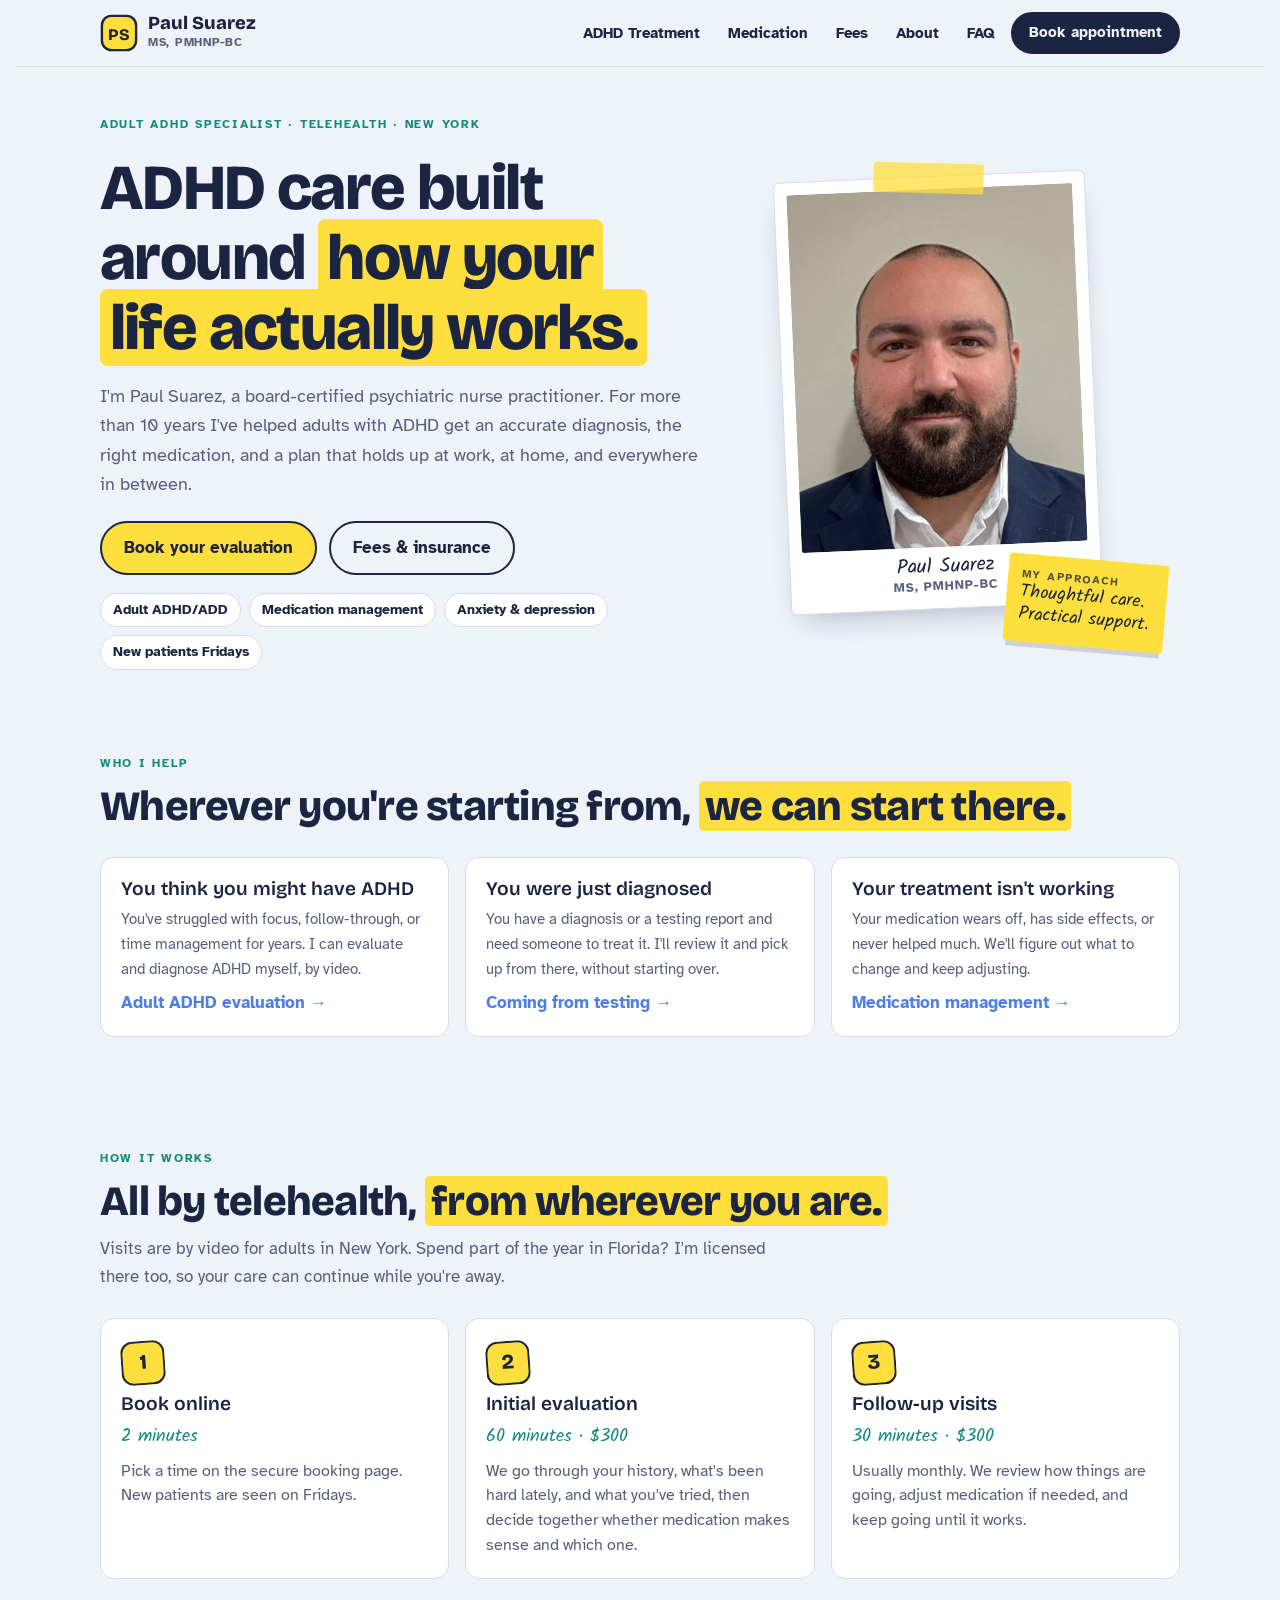
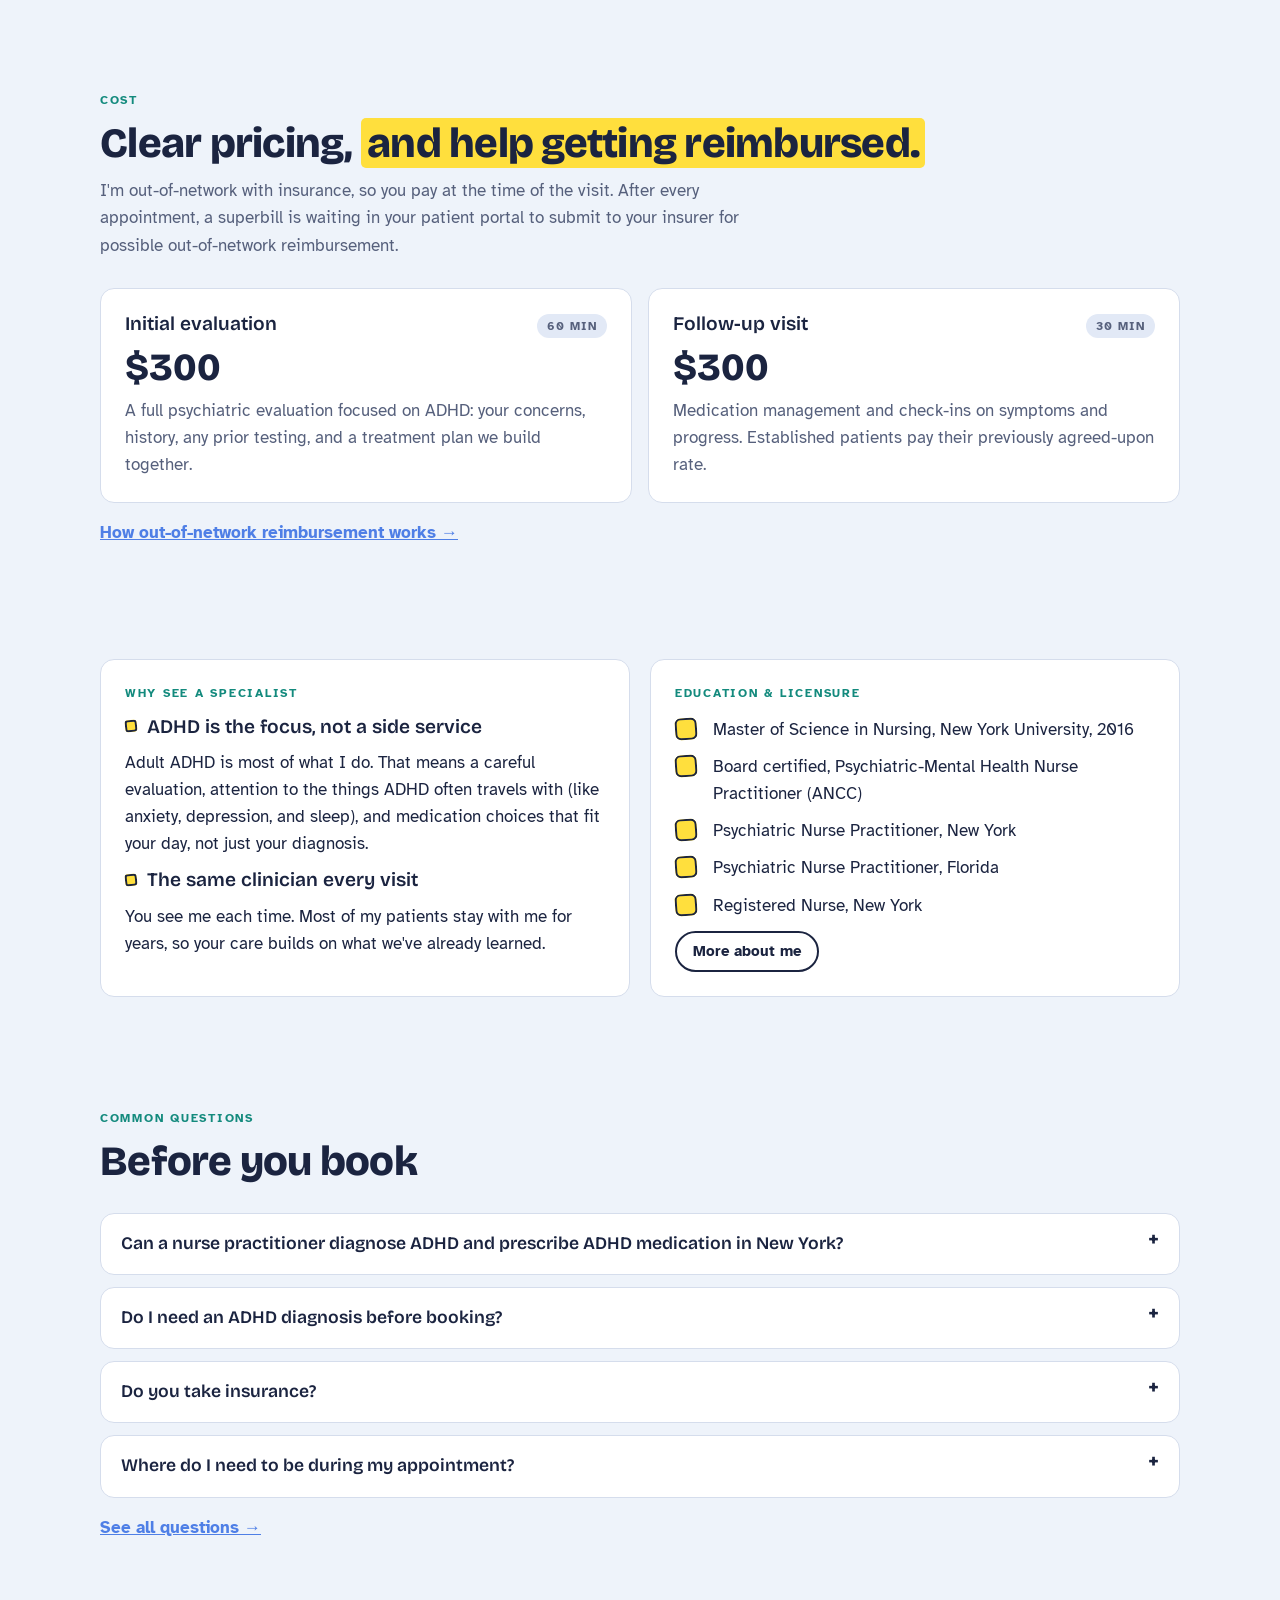
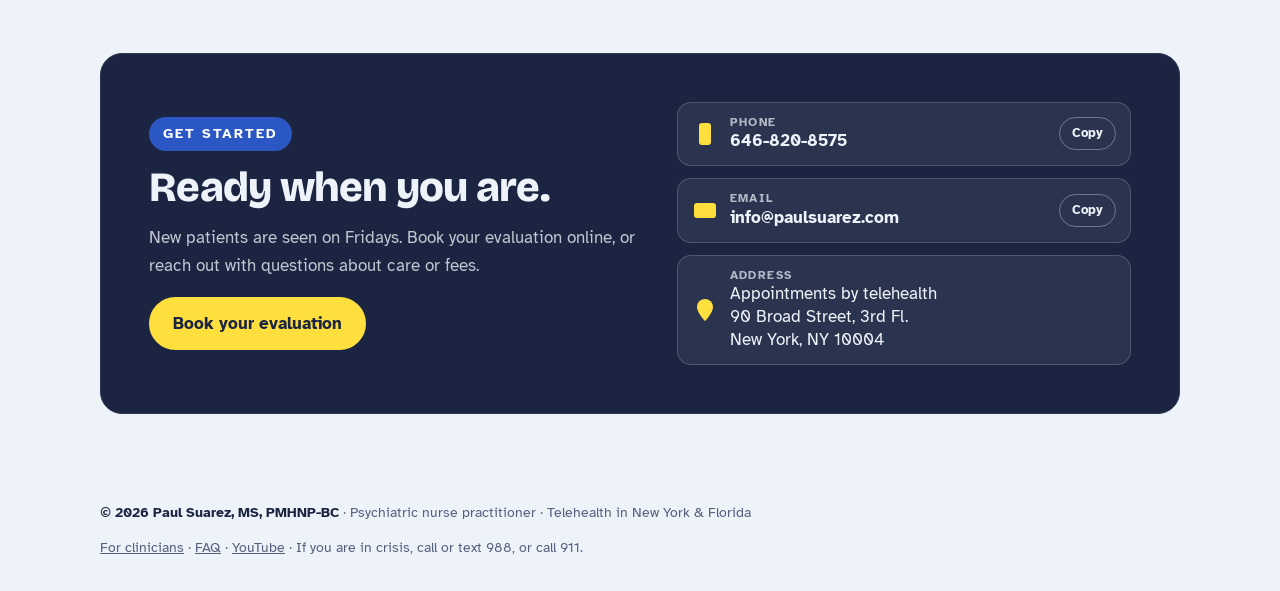
==== commit d3b886d2: "Link YouTube channel Co-Authored-By: Claude Opus 5.5 <noreply@anthropic.com> Claude-Session: https:/" ====
--- a/index.html
+++ b/index.html
@@ -16,7 +16,7 @@
 <meta property="og:url" content="https://www.paulsuarez.com/">
 <meta property="og:image" content="https://www.paulsuarez.com/og-banner.jpg">
 <meta name="twitter:card" content="summary_large_image">
-<script type="application/ld+json">{"@context":"https://schema.org","@graph":[{"@type":["MedicalBusiness","MedicalClinic"],"@id":"https://www.paulsuarez.com/#practice","name":"Paul Suarez, MS, PMHNP-BC","url":"https://www.paulsuarez.com/","description":"Telehealth adult ADHD evaluation, treatment and medication management in New York, plus care for anxiety and depression.","telephone":"+1-646-820-8575","email":"info@paulsuarez.com","image":"https://www.paulsuarez.com/headshot.jpg","logo":"https://www.paulsuarez.com/apple-touch-icon.png","address":{"@type":"PostalAddress","streetAddress":"90 Broad Street, 3rd Fl.","addressLocality":"New York","addressRegion":"NY","postalCode":"10004","addressCountry":"US"},"areaServed":[{"@type":"State","name":"New York"},{"@type":"State","name":"Florida"}],"medicalSpecialty":"Psychiatric","priceRange":"$300","availableService":[{"@type":"MedicalProcedure","name":"Adult ADHD evaluation","url":"https://www.paulsuarez.com/adult-adhd-treatment/"},{"@type":"MedicalProcedure","name":"ADHD medication management","url":"https://www.paulsuarez.com/adhd-medication-management/"}],"founder":{"@id":"https://www.paulsuarez.com/#paul"},"employee":{"@id":"https://www.paulsuarez.com/#paul"},"paymentAccepted":"Cash, HSA, ACH, Zelle, Venmo","isAcceptingNewPatients":true},{"@type":"Person","@id":"https://www.paulsuarez.com/#paul","name":"Paul Suarez","honorificSuffix":"MS, PMHNP-BC","jobTitle":"Psychiatric Mental Health Nurse Practitioner","description":"Board-certified psychiatric nurse practitioner specializing in adult ADHD, seeing patients by telehealth across New York.","url":"https://www.paulsuarez.com/about/","image":"https://www.paulsuarez.com/headshot.jpg","email":"info@paulsuarez.com","telephone":"+1-646-820-8575","alumniOf":{"@type":"CollegeOrUniversity","name":"New York University"},"hasCredential":[{"@type":"EducationalOccupationalCredential","credentialCategory":"degree","name":"Master of Science in Nursing","recognizedBy":{"@type":"CollegeOrUniversity","name":"New York University"}},{"@type":"EducationalOccupationalCredential","credentialCategory":"certification","name":"Psychiatric-Mental Health Nurse Practitioner, Board Certified (PMHNP-BC)","recognizedBy":{"@type":"Organization","name":"American Nurses Credentialing Center"}},{"@type":"EducationalOccupationalCredential","credentialCategory":"license","name":"Psychiatric Nurse Practitioner license, New York","recognizedBy":{"@type":"GovernmentOrganization","name":"New York State Education Department"}},{"@type":"EducationalOccupationalCredential","credentialCategory":"license","name":"Psychiatric Nurse Practitioner license, Florida","recognizedBy":{"@type":"GovernmentOrganization","name":"Florida Board of Nursing"}}],"knowsAbout":["Adult ADHD","ADHD diagnosis","ADHD medication management","Anxiety disorders","Depression","Telepsychiatry"],"identifier":{"@type":"PropertyValue","propertyID":"NPI","value":"1225581424"},"worksFor":{"@id":"https://www.paulsuarez.com/#practice"},"sameAs":["https://npiregistry.cms.hhs.gov/provider-view/1225581424","https://x.com/paulsuareznp","https://www.youtube.com/@paulsuareznp"]},{"@type":"WebSite","@id":"https://www.paulsuarez.com/#site","url":"https://www.paulsuarez.com/","name":"Paul Suarez, PMHNP-BC","publisher":{"@id":"https://www.paulsuarez.com/#practice"}},{"@type":"MedicalWebPage","@id":"https://www.paulsuarez.com/#page","url":"https://www.paulsuarez.com/","name":"Adult ADHD Specialist NYC | Telehealth ADHD Treatment | Paul Suarez, PMHNP-BC","description":"Adult ADHD evaluation, diagnosis and medication management by telehealth across New York. Board-certified psychiatric NP, 10+ years. New patients seen Fridays.","dateModified":"2026-11-02","inLanguage":"en-US","about":{"@id":"https://www.paulsuarez.com/#practice"},"reviewedBy":{"@id":"https://www.paulsuarez.com/#paul"},"lastReviewed":"2026-11-02","isPartOf":{"@type":"WebSite","@id":"https://www.paulsuarez.com/#site","url":"https://www.paulsuarez.com/","name":"Paul Suarez, PMHNP-BC"}},{"@type":"FAQPage","mainEntity":[{"@type":"Question","name":"Can a nurse practitioner diagnose ADHD and prescribe ADHD medication in New York?","acceptedAnswer":{"@type":"Answer","text":"Yes. In New York, psychiatric nurse practitioners can evaluate and diagnose ADHD and prescribe ADHD medication, including stimulants and other controlled medications, when it's clinically appropriate. I'm a board-certified psychiatric nurse practitioner licensed in New York and Florida."}},{"@type":"Question","name":"Do I need an ADHD diagnosis before booking?","acceptedAnswer":{"@type":"Answer","text":"No. I diagnose ADHD myself as part of the initial evaluation. If you've already been diagnosed, or you have a psychological or neuropsychological testing report, I'm glad to review it and pick up from there."}},{"@type":"Question","name":"Do you take insurance?","acceptedAnswer":{"@type":"Answer","text":"I'm out-of-network with insurance plans. You pay $300 per visit, and after each appointment a superbill is available in your patient portal to submit to your insurance for possible out-of-network reimbursement. How much comes back depends on your plan."}},{"@type":"Question","name":"Where do I need to be during my appointment?","acceptedAnswer":{"@type":"Answer","text":"You need to be physically located in New York or Florida, where I'm licensed, at the time of each video visit. Many patients split time between the two states, and care can continue in either one."}}]}]}</script>
+<script type="application/ld+json">{"@context":"https://schema.org","@graph":[{"@type":["MedicalBusiness","MedicalClinic"],"@id":"https://www.paulsuarez.com/#practice","name":"Paul Suarez, MS, PMHNP-BC","url":"https://www.paulsuarez.com/","description":"Telehealth adult ADHD evaluation, treatment and medication management in New York, plus care for anxiety and depression.","telephone":"+1-646-820-8575","email":"info@paulsuarez.com","image":"https://www.paulsuarez.com/headshot.jpg","logo":"https://www.paulsuarez.com/apple-touch-icon.png","address":{"@type":"PostalAddress","streetAddress":"90 Broad Street, 3rd Fl.","addressLocality":"New York","addressRegion":"NY","postalCode":"10004","addressCountry":"US"},"areaServed":[{"@type":"State","name":"New York"},{"@type":"State","name":"Florida"}],"medicalSpecialty":"Psychiatric","priceRange":"$300","availableService":[{"@type":"MedicalProcedure","name":"Adult ADHD evaluation","url":"https://www.paulsuarez.com/adult-adhd-treatment/"},{"@type":"MedicalProcedure","name":"ADHD medication management","url":"https://www.paulsuarez.com/adhd-medication-management/"}],"founder":{"@id":"https://www.paulsuarez.com/#paul"},"employee":{"@id":"https://www.paulsuarez.com/#paul"},"paymentAccepted":"Zelle, Venmo","isAcceptingNewPatients":true},{"@type":"Person","@id":"https://www.paulsuarez.com/#paul","name":"Paul Suarez","honorificSuffix":"MS, PMHNP-BC","jobTitle":"Psychiatric Mental Health Nurse Practitioner","description":"Board-certified psychiatric nurse practitioner specializing in adult ADHD, seeing patients by telehealth across New York.","url":"https://www.paulsuarez.com/about/","image":"https://www.paulsuarez.com/headshot.jpg","email":"info@paulsuarez.com","telephone":"+1-646-820-8575","alumniOf":{"@type":"CollegeOrUniversity","name":"New York University"},"hasCredential":[{"@type":"EducationalOccupationalCredential","credentialCategory":"degree","name":"Master of Science in Nursing","recognizedBy":{"@type":"CollegeOrUniversity","name":"New York University"}},{"@type":"EducationalOccupationalCredential","credentialCategory":"certification","name":"Psychiatric-Mental Health Nurse Practitioner, Board Certified (PMHNP-BC)","recognizedBy":{"@type":"Organization","name":"American Nurses Credentialing Center"}},{"@type":"EducationalOccupationalCredential","credentialCategory":"license","name":"Psychiatric Nurse Practitioner license, New York","recognizedBy":{"@type":"GovernmentOrganization","name":"New York State Education Department"}},{"@type":"EducationalOccupationalCredential","credentialCategory":"license","name":"Psychiatric Nurse Practitioner license, Florida","recognizedBy":{"@type":"GovernmentOrganization","name":"Florida Board of Nursing"}}],"knowsAbout":["Adult ADHD","ADHD diagnosis","ADHD medication management","Anxiety disorders","Depression","Telepsychiatry"],"identifier":{"@type":"PropertyValue","propertyID":"NPI","value":"1225581424"},"worksFor":{"@id":"https://www.paulsuarez.com/#practice"},"sameAs":["https://npiregistry.cms.hhs.gov/provider-view/1225581424","https://x.com/paulsuareznp","https://www.youtube.com/@PaulSuarezNP"]},{"@type":"WebSite","@id":"https://www.paulsuarez.com/#site","url":"https://www.paulsuarez.com/","name":"Paul Suarez, PMHNP-BC","publisher":{"@id":"https://www.paulsuarez.com/#practice"}},{"@type":"MedicalWebPage","@id":"https://www.paulsuarez.com/#page","url":"https://www.paulsuarez.com/","name":"Adult ADHD Specialist NYC | Telehealth ADHD Treatment | Paul Suarez, PMHNP-BC","description":"Adult ADHD evaluation, diagnosis and medication management by telehealth across New York. Board-certified psychiatric NP, 10+ years. New patients seen Fridays.","dateModified":"2026-11-02","inLanguage":"en-US","about":{"@id":"https://www.paulsuarez.com/#practice"},"reviewedBy":{"@id":"https://www.paulsuarez.com/#paul"},"lastReviewed":"2026-11-02","isPartOf":{"@type":"WebSite","@id":"https://www.paulsuarez.com/#site","url":"https://www.paulsuarez.com/","name":"Paul Suarez, PMHNP-BC"}},{"@type":"FAQPage","mainEntity":[{"@type":"Question","name":"Can a nurse practitioner diagnose ADHD and prescribe ADHD medication in New York?","acceptedAnswer":{"@type":"Answer","text":"Yes. In New York, psychiatric nurse practitioners can evaluate and diagnose ADHD and prescribe ADHD medication, including stimulants and other controlled medications, when it's clinically appropriate. I'm a board-certified psychiatric nurse practitioner licensed in New York and Florida."}},{"@type":"Question","name":"Do I need an ADHD diagnosis before booking?","acceptedAnswer":{"@type":"Answer","text":"No. I diagnose ADHD myself as part of the initial evaluation. If you've already been diagnosed, or you have a psychological or neuropsychological testing report, I'm glad to review it and pick up from there."}},{"@type":"Question","name":"Do you take insurance?","acceptedAnswer":{"@type":"Answer","text":"I'm out-of-network with insurance plans. You pay $300 per visit, and after each appointment a superbill is available in your patient portal to submit to your insurance for possible out-of-network reimbursement. How much comes back depends on your plan."}},{"@type":"Question","name":"Where do I need to be during my appointment?","acceptedAnswer":{"@type":"Answer","text":"You need to be physically located in New York or Florida, where I'm licensed, at the time of each video visit. Many patients split time between the two states, and care can continue in either one."}}]}]}</script>
 <link rel="preconnect" href="https://fonts.googleapis.com">
 <link rel="preconnect" href="https://fonts.gstatic.com" crossorigin>
 <link rel="stylesheet" href="https://fonts.googleapis.com/css2?family=Atkinson+Hyperlegible:wght@400;700&family=Bricolage+Grotesque:opsz,wght@12..96,600;12..96,800&family=Kalam:wght@400;700&display=swap">
@@ -158,7 +158,7 @@
   </section>
   <footer>
     <span><b>© 2026 Paul Suarez, MS, PMHNP-BC</b> · Psychiatric nurse practitioner · Telehealth in New York &amp; Florida</span>
-    <span><a href="/referrals/">For clinicians</a> · <a href="/faq/">FAQ</a> · If you are in crisis, call or text 988, or call 911.</span>
+    <span><a href="/referrals/">For clinicians</a> · <a href="/faq/">FAQ</a> · <a href="https://www.youtube.com/@PaulSuarezNP" target="_blank" rel="noopener me">YouTube</a> · If you are in crisis, call or text 988, or call 911.</span>
   </footer>
 </main>
 <script>
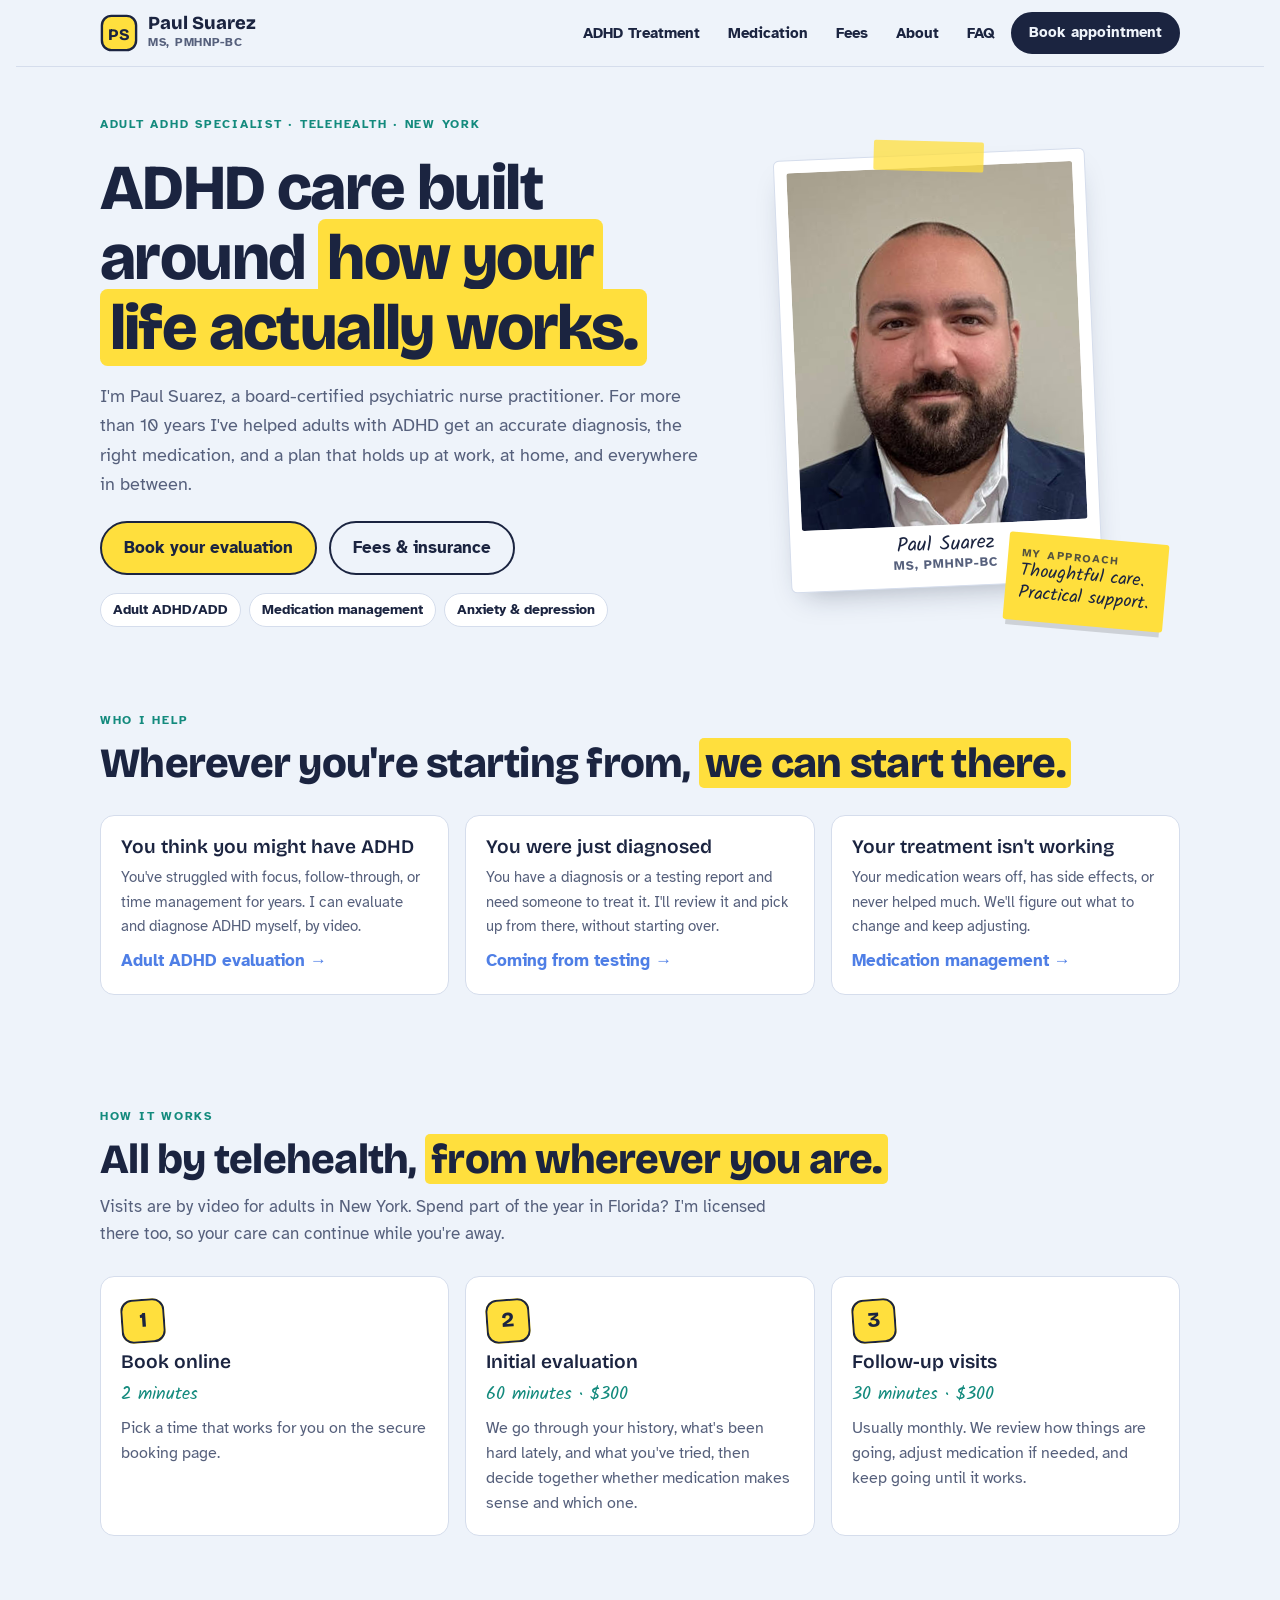
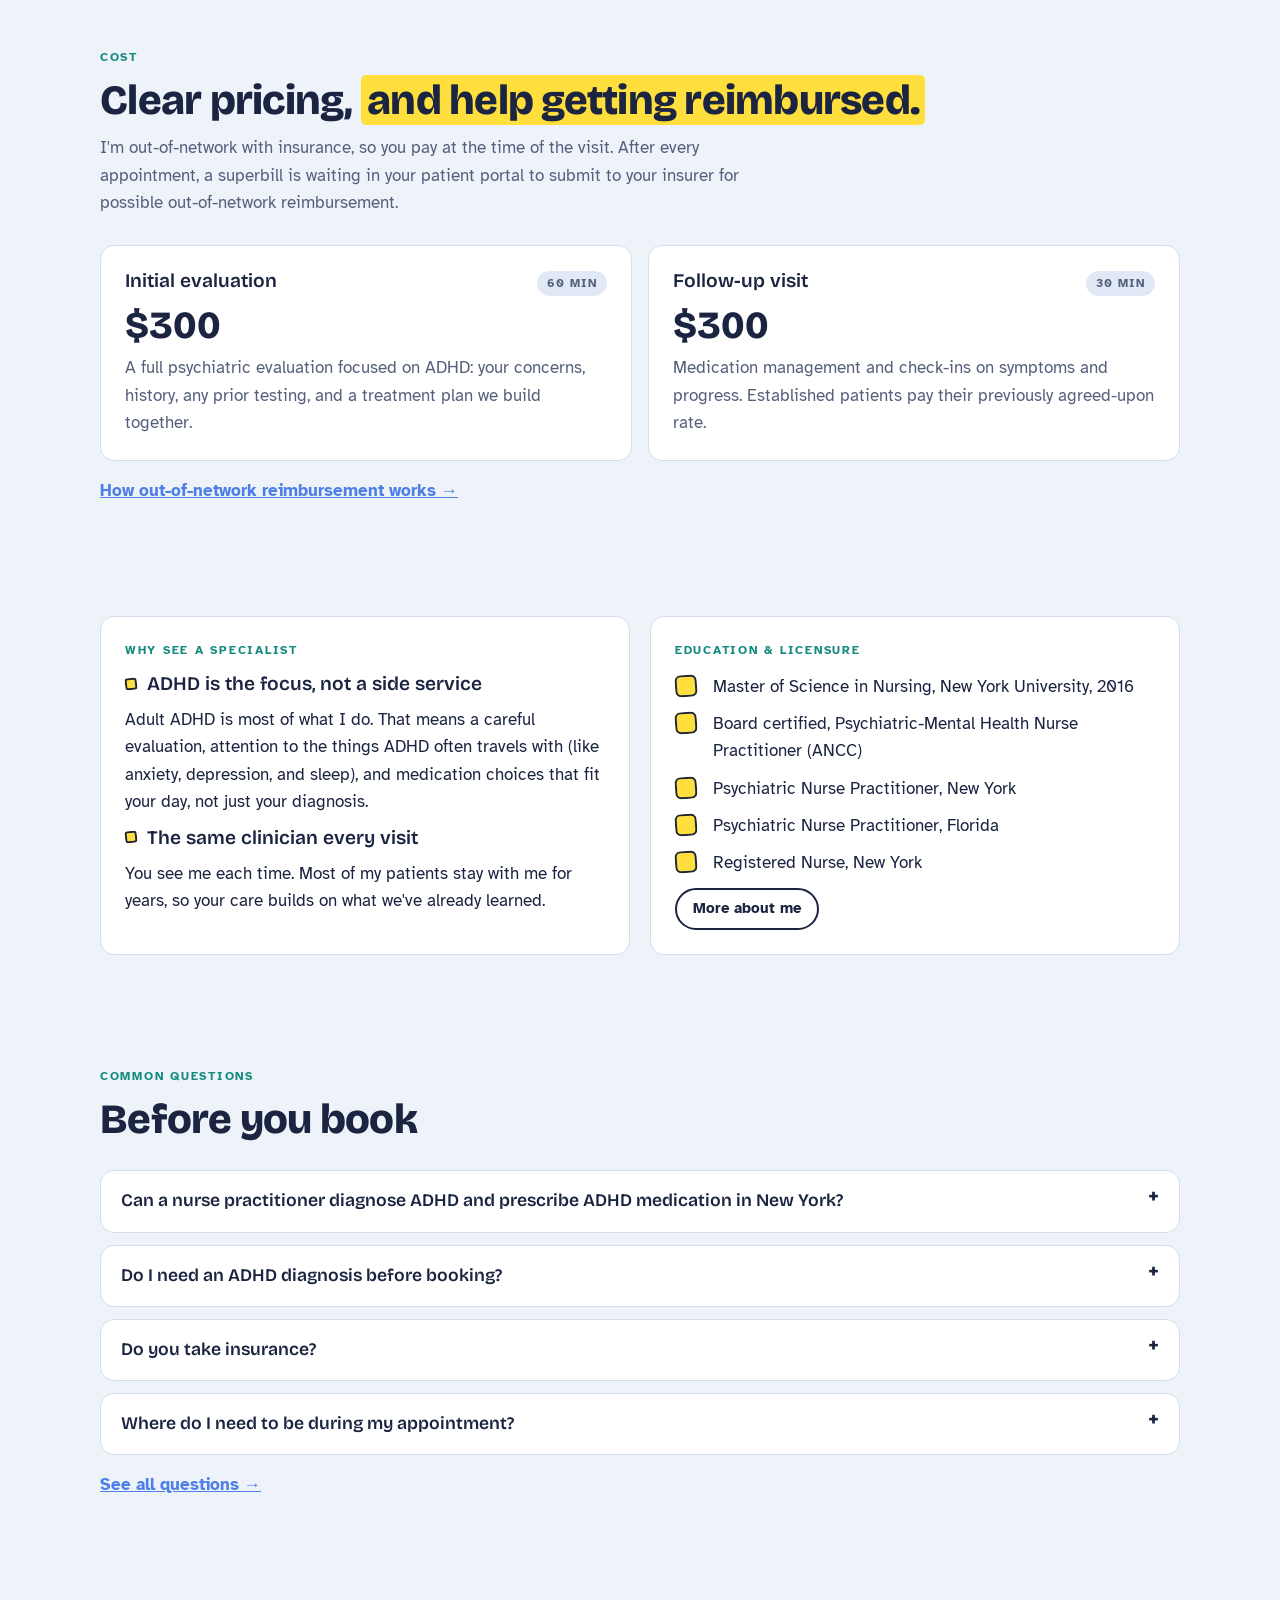
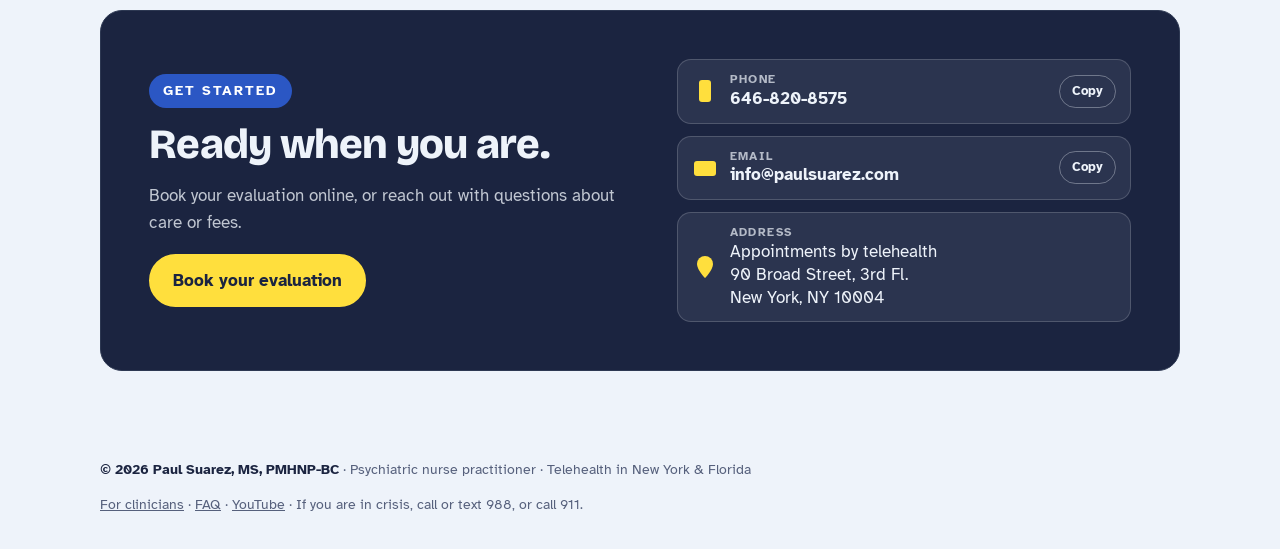
==== commit 6601ffd3: "Remove Friday-only new patient mentions Co-Authored-By: Claude Opus 5.5 <noreply@anthropic.com> Clau" ====
--- a/index.html
+++ b/index.html
@@ -4,7 +4,7 @@
 <meta charset="utf-8">
 <meta name="viewport" content="width=device-width, initial-scale=1, viewport-fit=cover">
 <title>Adult ADHD Specialist NYC | Telehealth ADHD Treatment | Paul Suarez, PMHNP-BC</title>
-<meta name="description" content="Adult ADHD evaluation, diagnosis and medication management by telehealth across New York. Board-certified psychiatric NP, 10+ years. New patients seen Fridays.">
+<meta name="description" content="Adult ADHD evaluation, diagnosis and medication management by telehealth across New York. Board-certified psychiatric NP, 10+ years. Book online.">
 <link rel="canonical" href="https://www.paulsuarez.com/">
 <link rel="icon" href="/favicon.png" type="image/png">
 <link rel="apple-touch-icon" href="/apple-touch-icon.png">
@@ -12,11 +12,11 @@
 <meta property="og:type" content="website">
 <meta property="og:site_name" content="Paul Suarez, PMHNP-BC">
 <meta property="og:title" content="Paul Suarez, PMHNP-BC | Adult ADHD Specialist, NYC Telehealth">
-<meta property="og:description" content="Adult ADHD evaluation, diagnosis and medication management by telehealth across New York. Board-certified psychiatric NP, 10+ years. New patients seen Fridays.">
+<meta property="og:description" content="Adult ADHD evaluation, diagnosis and medication management by telehealth across New York. Board-certified psychiatric NP, 10+ years. Book online.">
 <meta property="og:url" content="https://www.paulsuarez.com/">
 <meta property="og:image" content="https://www.paulsuarez.com/og-banner.jpg">
 <meta name="twitter:card" content="summary_large_image">
-<script type="application/ld+json">{"@context":"https://schema.org","@graph":[{"@type":["MedicalBusiness","MedicalClinic"],"@id":"https://www.paulsuarez.com/#practice","name":"Paul Suarez, MS, PMHNP-BC","url":"https://www.paulsuarez.com/","description":"Telehealth adult ADHD evaluation, treatment and medication management in New York, plus care for anxiety and depression.","telephone":"+1-646-820-8575","email":"info@paulsuarez.com","image":"https://www.paulsuarez.com/headshot.jpg","logo":"https://www.paulsuarez.com/apple-touch-icon.png","address":{"@type":"PostalAddress","streetAddress":"90 Broad Street, 3rd Fl.","addressLocality":"New York","addressRegion":"NY","postalCode":"10004","addressCountry":"US"},"areaServed":[{"@type":"State","name":"New York"},{"@type":"State","name":"Florida"}],"medicalSpecialty":"Psychiatric","priceRange":"$300","availableService":[{"@type":"MedicalProcedure","name":"Adult ADHD evaluation","url":"https://www.paulsuarez.com/adult-adhd-treatment/"},{"@type":"MedicalProcedure","name":"ADHD medication management","url":"https://www.paulsuarez.com/adhd-medication-management/"}],"founder":{"@id":"https://www.paulsuarez.com/#paul"},"employee":{"@id":"https://www.paulsuarez.com/#paul"},"paymentAccepted":"Zelle, Venmo","isAcceptingNewPatients":true},{"@type":"Person","@id":"https://www.paulsuarez.com/#paul","name":"Paul Suarez","honorificSuffix":"MS, PMHNP-BC","jobTitle":"Psychiatric Mental Health Nurse Practitioner","description":"Board-certified psychiatric nurse practitioner specializing in adult ADHD, seeing patients by telehealth across New York.","url":"https://www.paulsuarez.com/about/","image":"https://www.paulsuarez.com/headshot.jpg","email":"info@paulsuarez.com","telephone":"+1-646-820-8575","alumniOf":{"@type":"CollegeOrUniversity","name":"New York University"},"hasCredential":[{"@type":"EducationalOccupationalCredential","credentialCategory":"degree","name":"Master of Science in Nursing","recognizedBy":{"@type":"CollegeOrUniversity","name":"New York University"}},{"@type":"EducationalOccupationalCredential","credentialCategory":"certification","name":"Psychiatric-Mental Health Nurse Practitioner, Board Certified (PMHNP-BC)","recognizedBy":{"@type":"Organization","name":"American Nurses Credentialing Center"}},{"@type":"EducationalOccupationalCredential","credentialCategory":"license","name":"Psychiatric Nurse Practitioner license, New York","recognizedBy":{"@type":"GovernmentOrganization","name":"New York State Education Department"}},{"@type":"EducationalOccupationalCredential","credentialCategory":"license","name":"Psychiatric Nurse Practitioner license, Florida","recognizedBy":{"@type":"GovernmentOrganization","name":"Florida Board of Nursing"}}],"knowsAbout":["Adult ADHD","ADHD diagnosis","ADHD medication management","Anxiety disorders","Depression","Telepsychiatry"],"identifier":{"@type":"PropertyValue","propertyID":"NPI","value":"1225581424"},"worksFor":{"@id":"https://www.paulsuarez.com/#practice"},"sameAs":["https://npiregistry.cms.hhs.gov/provider-view/1225581424","https://x.com/paulsuareznp","https://www.youtube.com/@PaulSuarezNP"]},{"@type":"WebSite","@id":"https://www.paulsuarez.com/#site","url":"https://www.paulsuarez.com/","name":"Paul Suarez, PMHNP-BC","publisher":{"@id":"https://www.paulsuarez.com/#practice"}},{"@type":"MedicalWebPage","@id":"https://www.paulsuarez.com/#page","url":"https://www.paulsuarez.com/","name":"Adult ADHD Specialist NYC | Telehealth ADHD Treatment | Paul Suarez, PMHNP-BC","description":"Adult ADHD evaluation, diagnosis and medication management by telehealth across New York. Board-certified psychiatric NP, 10+ years. New patients seen Fridays.","dateModified":"2026-11-02","inLanguage":"en-US","about":{"@id":"https://www.paulsuarez.com/#practice"},"reviewedBy":{"@id":"https://www.paulsuarez.com/#paul"},"lastReviewed":"2026-11-02","isPartOf":{"@type":"WebSite","@id":"https://www.paulsuarez.com/#site","url":"https://www.paulsuarez.com/","name":"Paul Suarez, PMHNP-BC"}},{"@type":"FAQPage","mainEntity":[{"@type":"Question","name":"Can a nurse practitioner diagnose ADHD and prescribe ADHD medication in New York?","acceptedAnswer":{"@type":"Answer","text":"Yes. In New York, psychiatric nurse practitioners can evaluate and diagnose ADHD and prescribe ADHD medication, including stimulants and other controlled medications, when it's clinically appropriate. I'm a board-certified psychiatric nurse practitioner licensed in New York and Florida."}},{"@type":"Question","name":"Do I need an ADHD diagnosis before booking?","acceptedAnswer":{"@type":"Answer","text":"No. I diagnose ADHD myself as part of the initial evaluation. If you've already been diagnosed, or you have a psychological or neuropsychological testing report, I'm glad to review it and pick up from there."}},{"@type":"Question","name":"Do you take insurance?","acceptedAnswer":{"@type":"Answer","text":"I'm out-of-network with insurance plans. You pay $300 per visit, and after each appointment a superbill is available in your patient portal to submit to your insurance for possible out-of-network reimbursement. How much comes back depends on your plan."}},{"@type":"Question","name":"Where do I need to be during my appointment?","acceptedAnswer":{"@type":"Answer","text":"You need to be physically located in New York or Florida, where I'm licensed, at the time of each video visit. Many patients split time between the two states, and care can continue in either one."}}]}]}</script>
+<script type="application/ld+json">{"@context":"https://schema.org","@graph":[{"@type":["MedicalBusiness","MedicalClinic"],"@id":"https://www.paulsuarez.com/#practice","name":"Paul Suarez, MS, PMHNP-BC","url":"https://www.paulsuarez.com/","description":"Telehealth adult ADHD evaluation, treatment and medication management in New York, plus care for anxiety and depression.","telephone":"+1-646-820-8575","email":"info@paulsuarez.com","image":"https://www.paulsuarez.com/headshot.jpg","logo":"https://www.paulsuarez.com/apple-touch-icon.png","address":{"@type":"PostalAddress","streetAddress":"90 Broad Street, 3rd Fl.","addressLocality":"New York","addressRegion":"NY","postalCode":"10004","addressCountry":"US"},"areaServed":[{"@type":"State","name":"New York"},{"@type":"State","name":"Florida"}],"medicalSpecialty":"Psychiatric","priceRange":"$300","availableService":[{"@type":"MedicalProcedure","name":"Adult ADHD evaluation","url":"https://www.paulsuarez.com/adult-adhd-treatment/"},{"@type":"MedicalProcedure","name":"ADHD medication management","url":"https://www.paulsuarez.com/adhd-medication-management/"}],"founder":{"@id":"https://www.paulsuarez.com/#paul"},"employee":{"@id":"https://www.paulsuarez.com/#paul"},"paymentAccepted":"Zelle, Venmo","isAcceptingNewPatients":true},{"@type":"Person","@id":"https://www.paulsuarez.com/#paul","name":"Paul Suarez","honorificSuffix":"MS, PMHNP-BC","jobTitle":"Psychiatric Mental Health Nurse Practitioner","description":"Board-certified psychiatric nurse practitioner specializing in adult ADHD, seeing patients by telehealth across New York.","url":"https://www.paulsuarez.com/about/","image":"https://www.paulsuarez.com/headshot.jpg","email":"info@paulsuarez.com","telephone":"+1-646-820-8575","alumniOf":{"@type":"CollegeOrUniversity","name":"New York University"},"hasCredential":[{"@type":"EducationalOccupationalCredential","credentialCategory":"degree","name":"Master of Science in Nursing","recognizedBy":{"@type":"CollegeOrUniversity","name":"New York University"}},{"@type":"EducationalOccupationalCredential","credentialCategory":"certification","name":"Psychiatric-Mental Health Nurse Practitioner, Board Certified (PMHNP-BC)","recognizedBy":{"@type":"Organization","name":"American Nurses Credentialing Center"}},{"@type":"EducationalOccupationalCredential","credentialCategory":"license","name":"Psychiatric Nurse Practitioner license, New York","recognizedBy":{"@type":"GovernmentOrganization","name":"New York State Education Department"}},{"@type":"EducationalOccupationalCredential","credentialCategory":"license","name":"Psychiatric Nurse Practitioner license, Florida","recognizedBy":{"@type":"GovernmentOrganization","name":"Florida Board of Nursing"}}],"knowsAbout":["Adult ADHD","ADHD diagnosis","ADHD medication management","Anxiety disorders","Depression","Telepsychiatry"],"identifier":{"@type":"PropertyValue","propertyID":"NPI","value":"1225581424"},"worksFor":{"@id":"https://www.paulsuarez.com/#practice"},"sameAs":["https://npiregistry.cms.hhs.gov/provider-view/1225581424","https://x.com/paulsuareznp","https://www.youtube.com/@PaulSuarezNP"]},{"@type":"WebSite","@id":"https://www.paulsuarez.com/#site","url":"https://www.paulsuarez.com/","name":"Paul Suarez, PMHNP-BC","publisher":{"@id":"https://www.paulsuarez.com/#practice"}},{"@type":"MedicalWebPage","@id":"https://www.paulsuarez.com/#page","url":"https://www.paulsuarez.com/","name":"Adult ADHD Specialist NYC | Telehealth ADHD Treatment | Paul Suarez, PMHNP-BC","description":"Adult ADHD evaluation, diagnosis and medication management by telehealth across New York. Board-certified psychiatric NP, 10+ years. Book online.","dateModified":"2026-11-02","inLanguage":"en-US","about":{"@id":"https://www.paulsuarez.com/#practice"},"reviewedBy":{"@id":"https://www.paulsuarez.com/#paul"},"lastReviewed":"2026-11-02","isPartOf":{"@type":"WebSite","@id":"https://www.paulsuarez.com/#site","url":"https://www.paulsuarez.com/","name":"Paul Suarez, PMHNP-BC"}},{"@type":"FAQPage","mainEntity":[{"@type":"Question","name":"Can a nurse practitioner diagnose ADHD and prescribe ADHD medication in New York?","acceptedAnswer":{"@type":"Answer","text":"Yes. In New York, psychiatric nurse practitioners can evaluate and diagnose ADHD and prescribe ADHD medication, including stimulants and other controlled medications, when it's clinically appropriate. I'm a board-certified psychiatric nurse practitioner licensed in New York and Florida."}},{"@type":"Question","name":"Do I need an ADHD diagnosis before booking?","acceptedAnswer":{"@type":"Answer","text":"No. I diagnose ADHD myself as part of the initial evaluation. If you've already been diagnosed, or you have a psychological or neuropsychological testing report, I'm glad to review it and pick up from there."}},{"@type":"Question","name":"Do you take insurance?","acceptedAnswer":{"@type":"Answer","text":"I'm out-of-network with insurance plans. You pay $300 per visit, and after each appointment a superbill is available in your patient portal to submit to your insurance for possible out-of-network reimbursement. How much comes back depends on your plan."}},{"@type":"Question","name":"Where do I need to be during my appointment?","acceptedAnswer":{"@type":"Answer","text":"You need to be physically located in New York or Florida, where I'm licensed, at the time of each video visit. Many patients split time between the two states, and care can continue in either one."}}]}]}</script>
 <link rel="preconnect" href="https://fonts.googleapis.com">
 <link rel="preconnect" href="https://fonts.gstatic.com" crossorigin>
 <link rel="stylesheet" href="https://fonts.googleapis.com/css2?family=Atkinson+Hyperlegible:wght@400;700&family=Bricolage+Grotesque:opsz,wght@12..96,600;12..96,800&family=Kalam:wght@400;700&display=swap">
@@ -40,7 +40,7 @@
         <a class="btn hl" href="https://intakeq.com/booking/2kvabe" target="_blank" rel="noopener">Book your evaluation</a>
         <a class="btn ghost" href="/fees/">Fees &amp; insurance</a>
       </div>
-      <div class="chips" aria-label="At a glance"><span class="chip">Adult ADHD/ADD</span><span class="chip">Medication management</span><span class="chip">Anxiety &amp; depression</span><span class="chip">New patients Fridays</span></div>
+      <div class="chips" aria-label="At a glance"><span class="chip">Adult ADHD/ADD</span><span class="chip">Medication management</span><span class="chip">Anxiety &amp; depression</span></div>
     </div>
     <div class="hero-art">
       <figure class="polaroid" style="margin-block:0">
@@ -71,7 +71,7 @@
       <p>Visits are by video for adults in New York. Spend part of the year in Florida? I'm licensed there too, so your care can continue while you're away.</p>
     </div>
     <ol class="steps">
-      <li><h3>Book online</h3><span class="len">2 minutes</span><p>Pick a time on the secure booking page. New patients are seen on Fridays.</p></li>
+      <li><h3>Book online</h3><span class="len">2 minutes</span><p>Pick a time that works for you on the secure booking page.</p></li>
       <li><h3>Initial evaluation</h3><span class="len">60 minutes · $300</span><p>We go through your history, what's been hard lately, and what you've tried, then decide together whether medication makes sense and which one.</p></li>
       <li><h3>Follow-up visits</h3><span class="len">30 minutes · $300</span><p>Usually monthly. We review how things are going, adjust medication if needed, and keep going until it works.</p></li>
     </ol>
@@ -134,7 +134,7 @@
       <div style="display:grid;gap:14px">
         <div class="eyebrow" style="justify-self:start;background:#2B57C4;color:#fff;padding:6px 14px;border-radius:999px;font-size:.85rem">Get started</div>
         <h2>Ready when you are.</h2>
-        <p>New patients are seen on Fridays. Book your evaluation online, or reach out with questions about care or fees.</p>
+        <p>Book your evaluation online, or reach out with questions about care or fees.</p>
         <div class="cta"><a class="btn hl" href="https://intakeq.com/booking/2kvabe" target="_blank" rel="noopener">Book your evaluation</a></div>
       </div>
       <div class="cinfo">
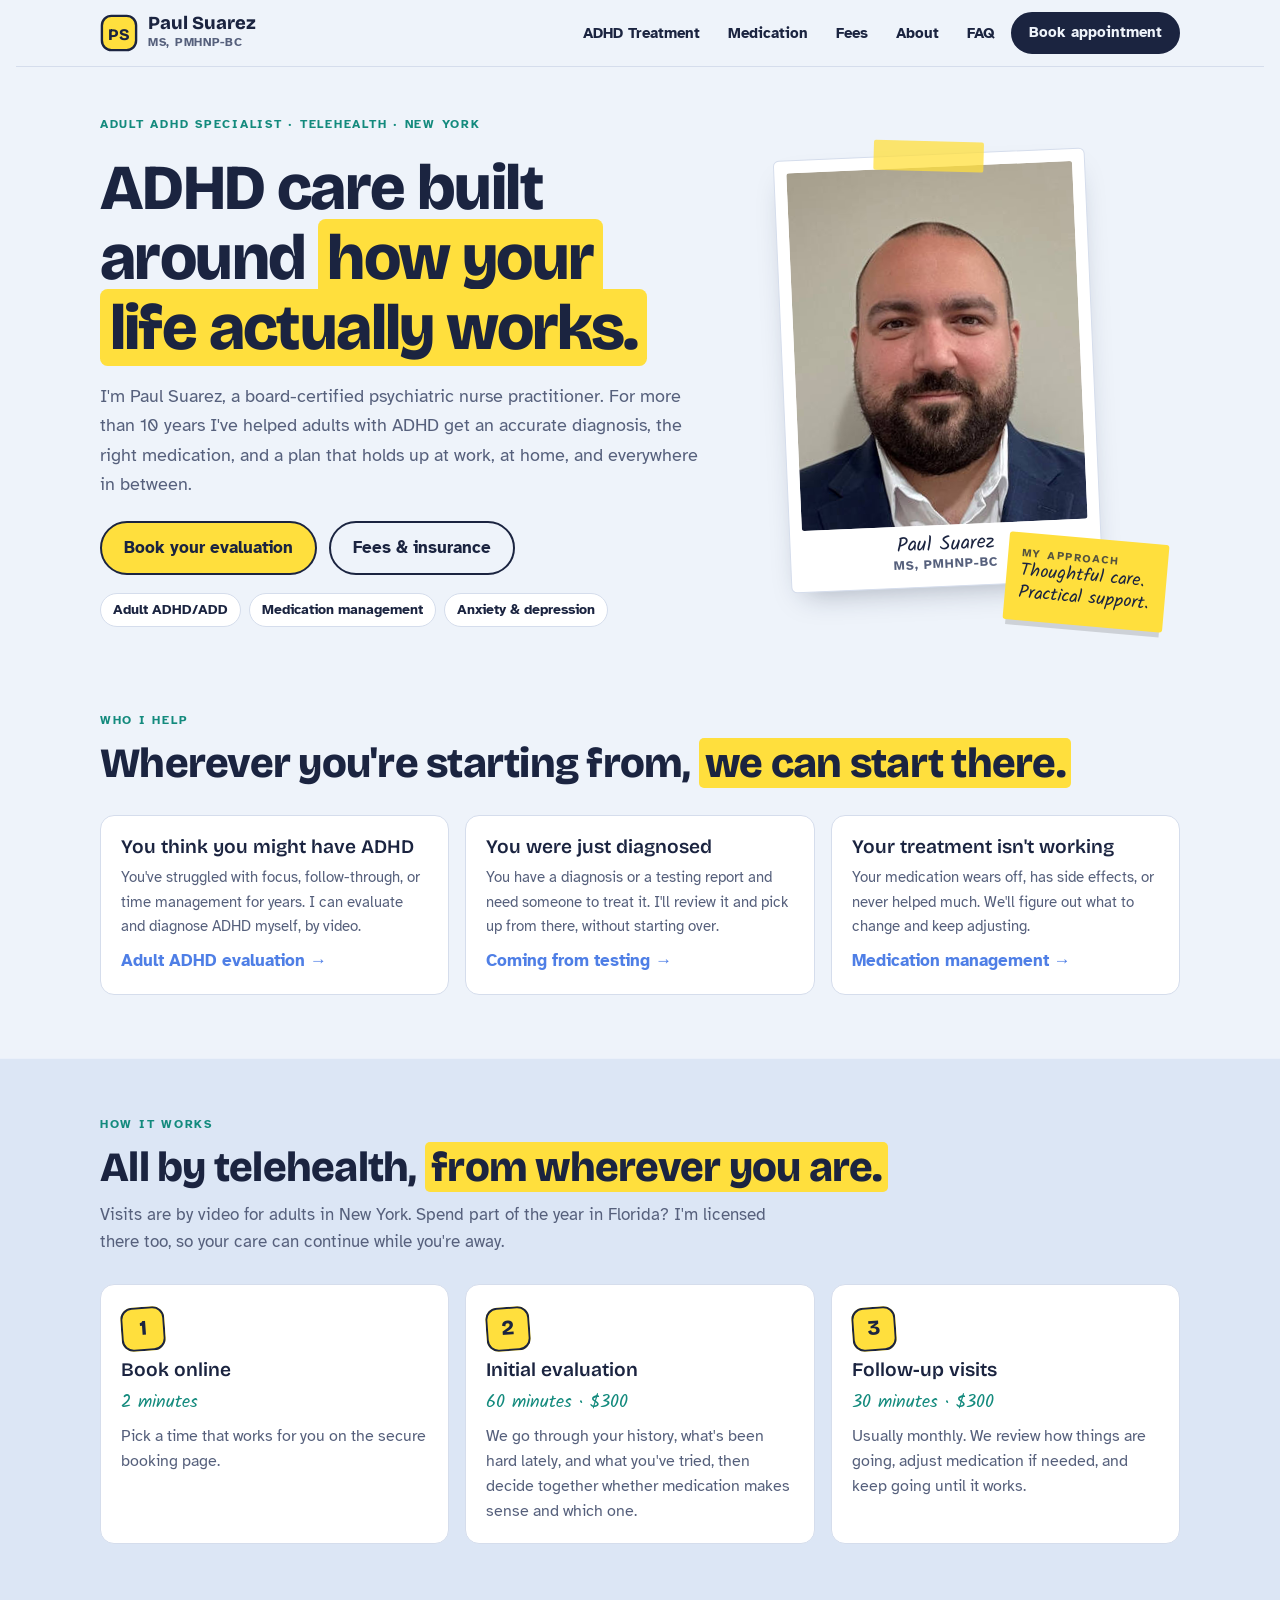
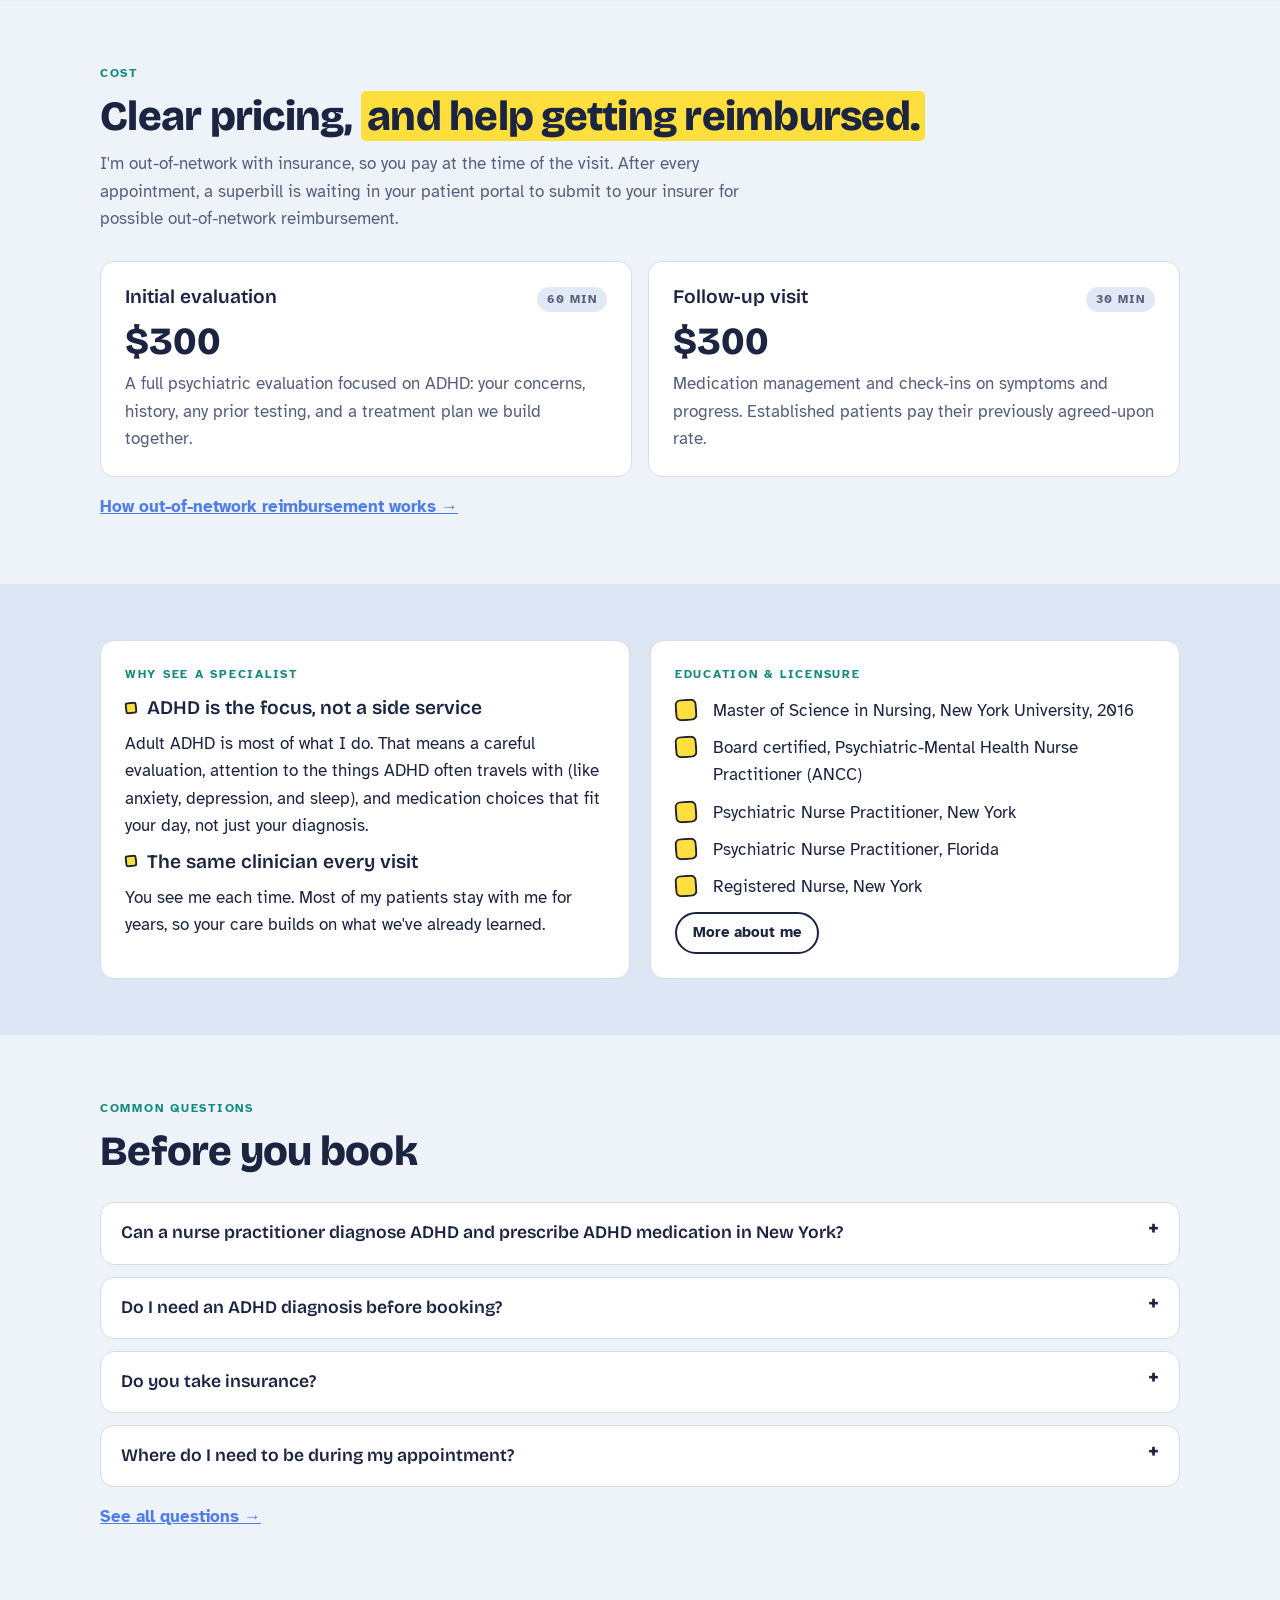
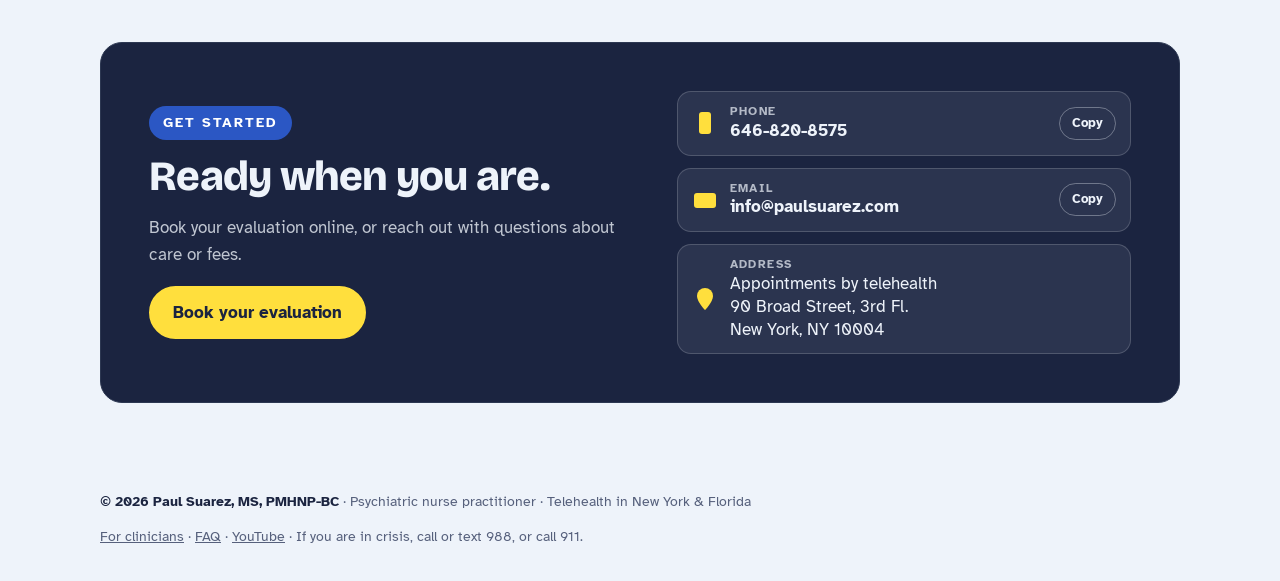
==== commit aafd592c: "Add alternating section bands and dividers for easier phone reading Co-Authored-By: Claude Opus 5.5 " ====
--- a/index.html
+++ b/index.html
@@ -64,7 +64,7 @@
     </div>
   </section>
 
-  <section id="visits">
+  <section id="visits" class="band">
     <div class="sec-head">
       <div class="eyebrow">How it works</div>
       <h2>All by telehealth, <span class="mark">from wherever you are.</span></h2>
@@ -98,7 +98,7 @@
     <p class="muted" style="margin-top:16px"><a href="/fees/" style="color:var(--sky);font-weight:700">How out-of-network reimbursement works →</a></p>
   </section>
 
-  <section id="why">
+  <section id="why" class="band">
     <div class="two">
       <div class="box">
         <div class="eyebrow">Why see a specialist</div>
--- a/assets/site.css
+++ b/assets/site.css
@@ -191,3 +191,22 @@
   .mnav a[aria-current]{background:var(--hl);color:var(--on-hl);border-color:var(--on-hl)}
 }
 .nav a.l[aria-current]{background:var(--soft)}
+
+/* ---- section bands & dividers ---- */
+:root{--band:#DCE6F5}
+@media (prefers-color-scheme: dark){:root:not([data-theme="light"]){--band:#1A2338}}
+:root[data-theme="dark"]{--band:#1A2338}
+section.band{background:var(--band);box-shadow:0 0 0 100vmax var(--band);clip-path:inset(0 -100vmax);margin-block:8px}
+section.band .eyebrow{color:var(--teal)}
+.prose h2{padding-top:28px;margin-top:14px;border-top:2px dashed var(--line)}
+.prose > h2:first-child{border-top:0;padding-top:0;margin-top:0}
+.prose .faq-group:first-child h2{border-top:0;padding-top:0;margin-top:0}
+@media (max-width:860px){
+  section{padding-block:44px}
+  .page-hero{padding-block:28px 4px}
+  .prose{gap:16px}
+  .prose h2{padding-top:32px;margin-top:18px}
+  .layout{gap:40px}
+  .aside{border-top:2px dashed var(--line);padding-top:32px}
+  .steps,.specs,.fees,.two{gap:14px}
+}
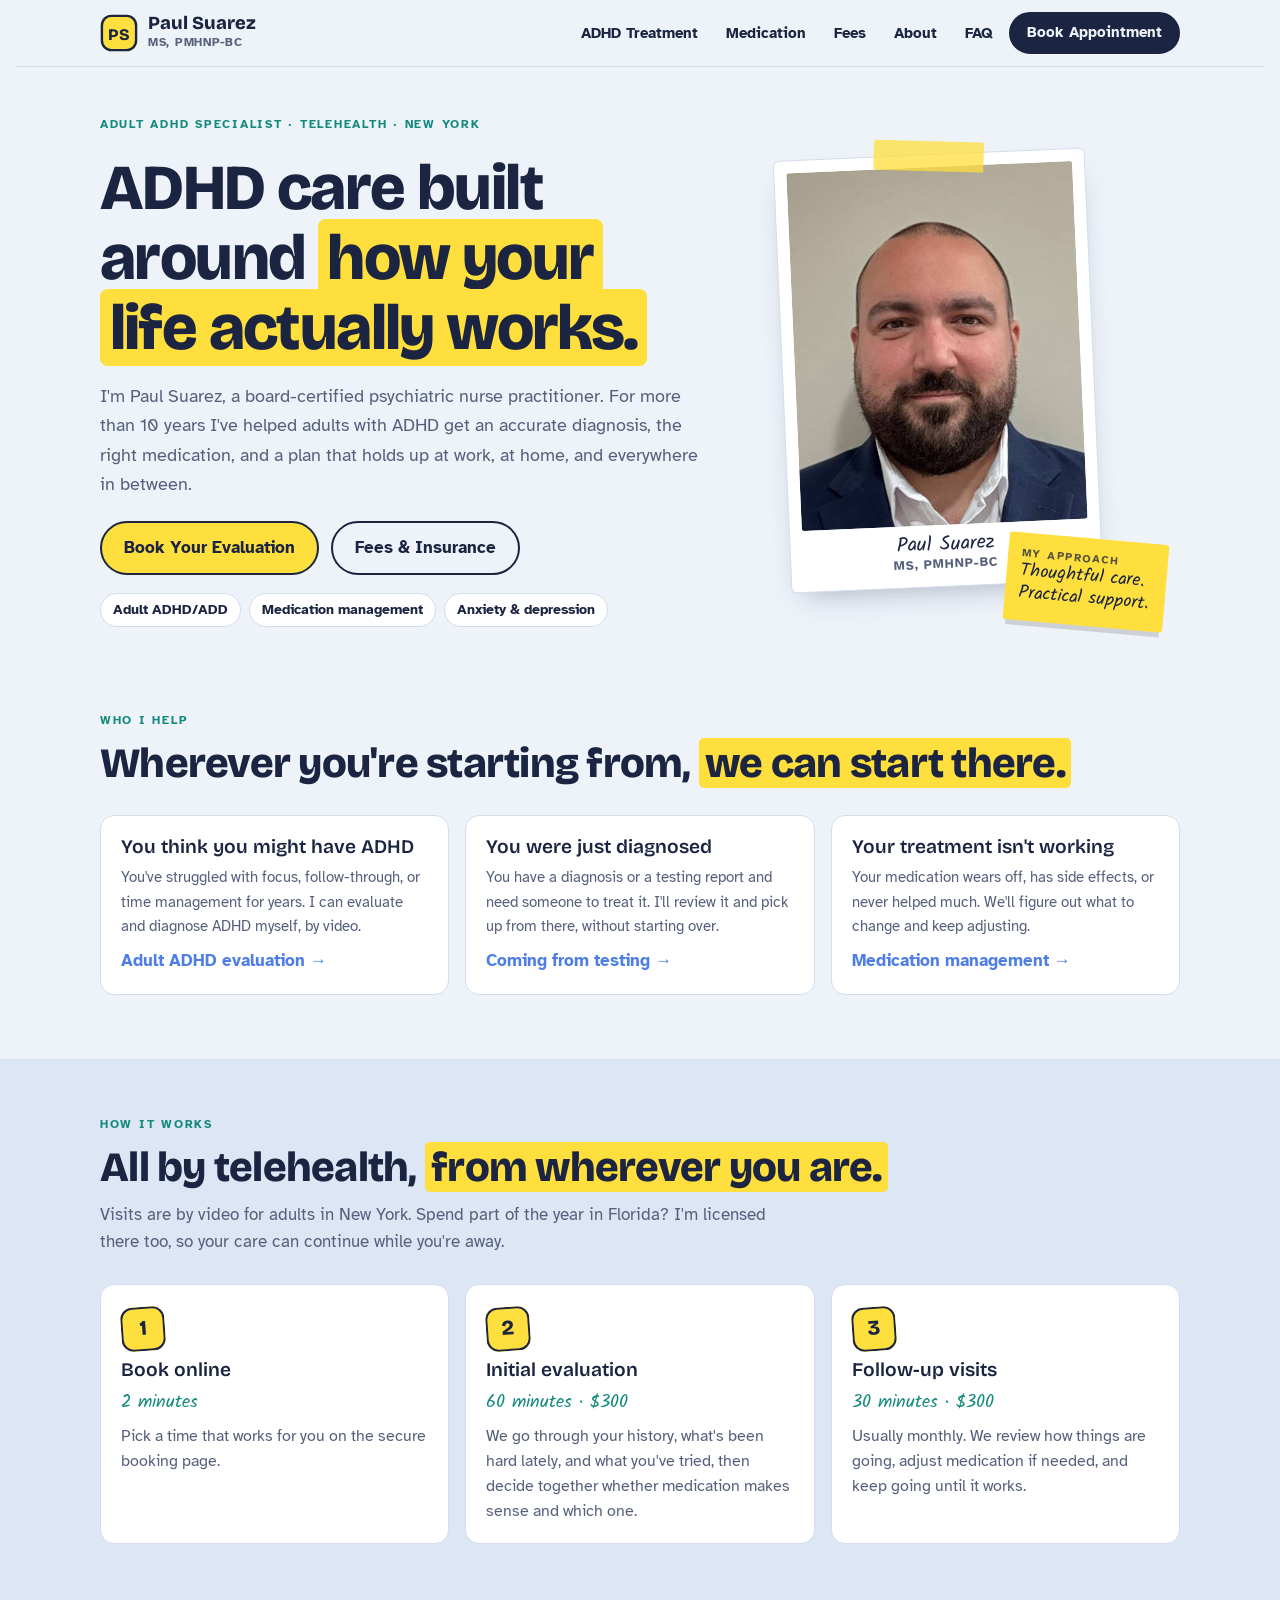
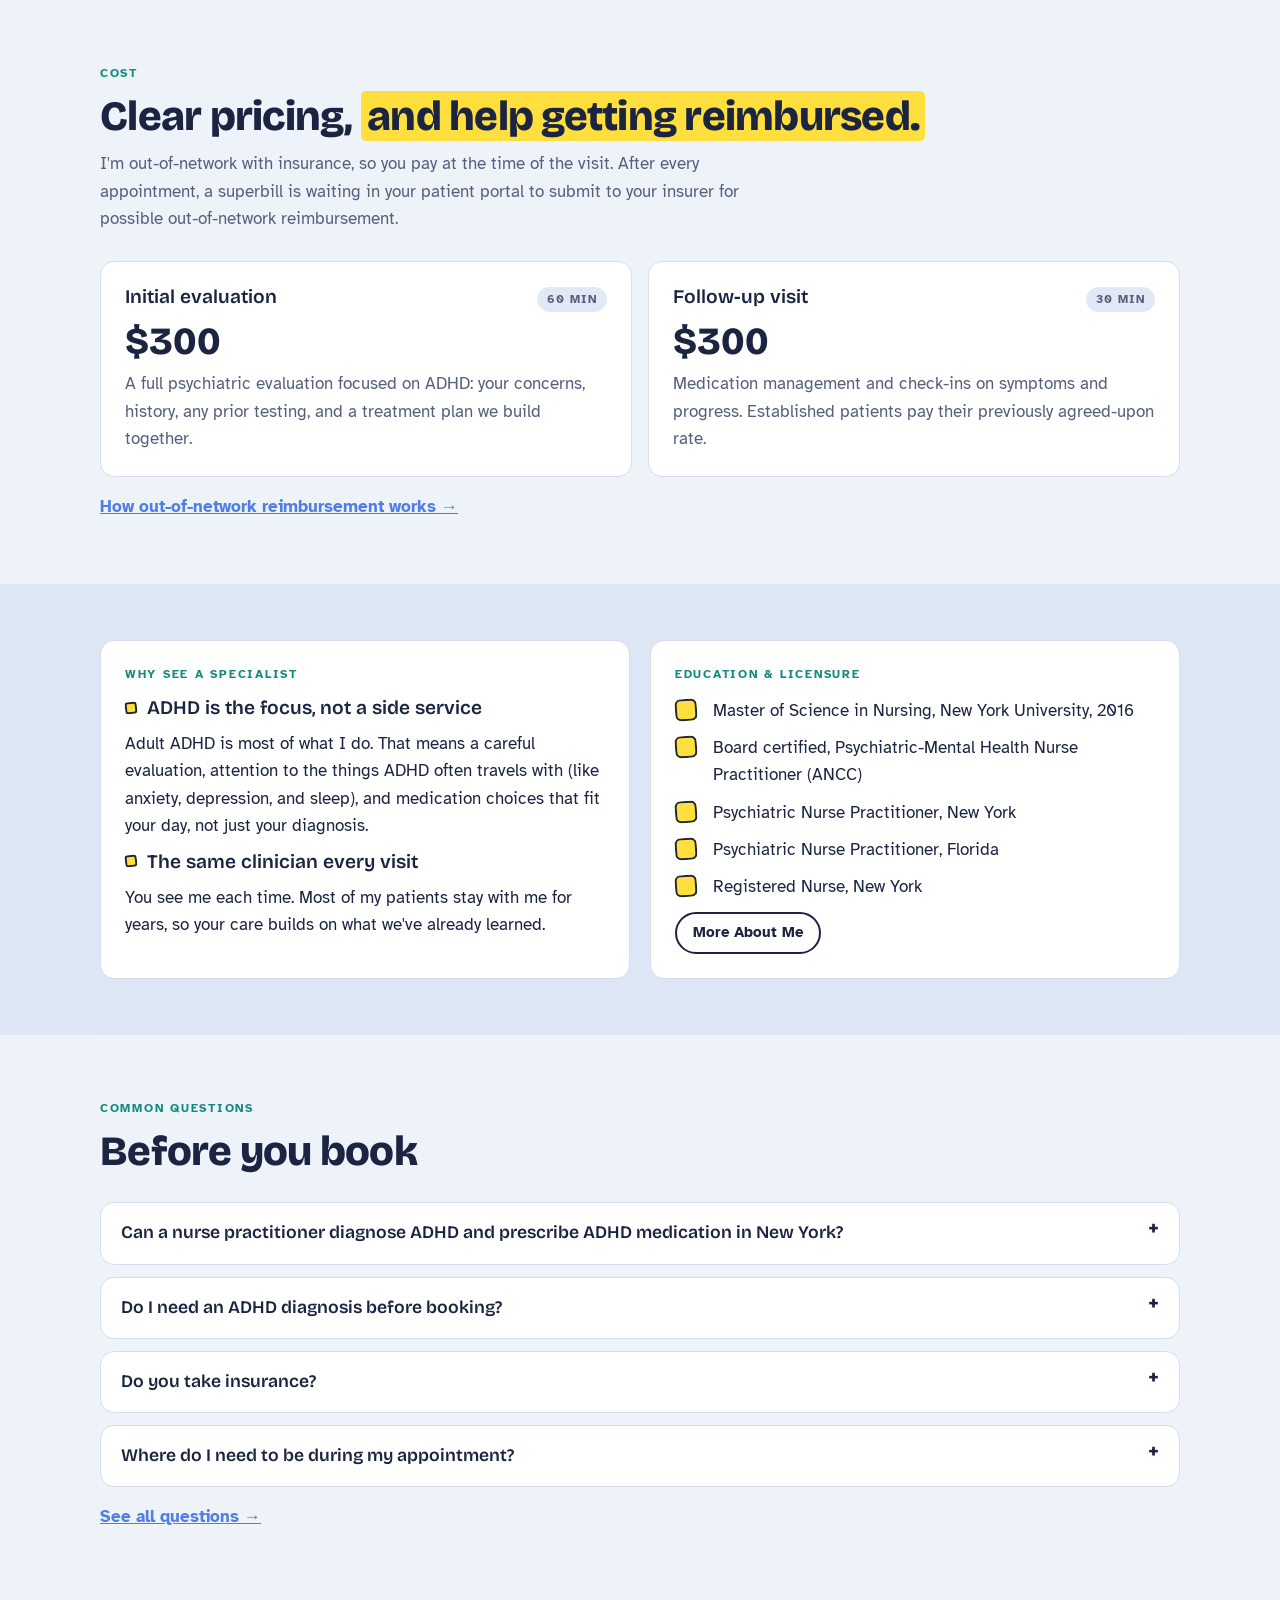
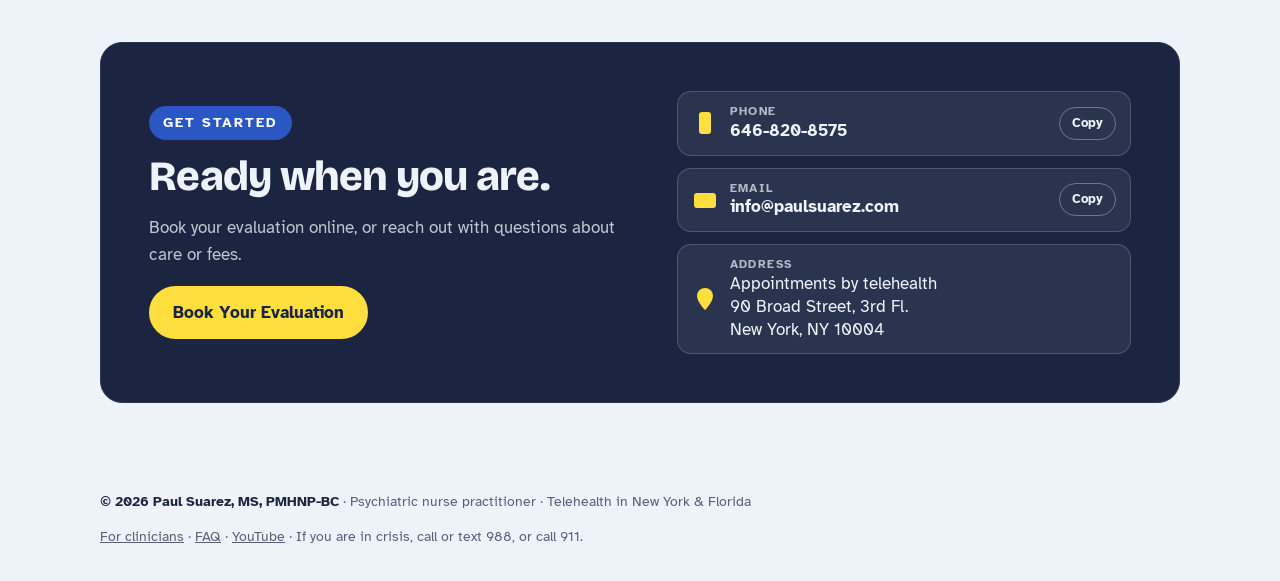
==== commit 438f129a: "Capitalize button labels Co-Authored-By: Claude Opus 5.5 <noreply@anthropic.com> Claude-Session: htt" ====
--- a/index.html
+++ b/index.html
@@ -26,7 +26,7 @@
 <header class="bar">
   <div class="wrap">
     <a class="brand" href="/" aria-label="Paul Suarez, home"><svg viewBox="0 0 40 40" aria-hidden="true"><rect x="2" y="2" width="36" height="36" rx="10" class="f-hl s"/><text x="20" y="27" text-anchor="middle" font-size="17" font-weight="800" class="t-onhl" style="font-family:var(--f-display)">PS</text></svg><span><b>Paul Suarez</b><small>MS, PMHNP-BC</small></span></a>
-    <nav class="nav" aria-label="Main"><a class="l" href="/adult-adhd-treatment/">ADHD Treatment</a><a class="l" href="/adhd-medication-management/">Medication</a><a class="l" href="/fees/">Fees</a><a class="l" href="/about/">About</a><a class="l" href="/faq/">FAQ</a><a class="btn sm" href="https://intakeq.com/booking/2kvabe" target="_blank" rel="noopener">Book appointment</a></nav>
+    <nav class="nav" aria-label="Main"><a class="l" href="/adult-adhd-treatment/">ADHD Treatment</a><a class="l" href="/adhd-medication-management/">Medication</a><a class="l" href="/fees/">Fees</a><a class="l" href="/about/">About</a><a class="l" href="/faq/">FAQ</a><a class="btn sm" href="https://intakeq.com/booking/2kvabe" target="_blank" rel="noopener">Book Appointment</a></nav>
   </div>
   <nav class="wrap mnav" aria-label="Pages"><a href="/adult-adhd-treatment/">ADHD Treatment</a><a href="/adhd-medication-management/">Medication</a><a href="/fees/">Fees</a><a href="/about/">About</a><a href="/faq/">FAQ</a></nav>
 </header>
@@ -37,8 +37,8 @@
       <h1>ADHD care built around <span class="mark">how your life actually works.</span></h1>
       <p>I'm Paul Suarez, a board-certified psychiatric nurse practitioner. For more than 10 years I've helped adults with ADHD get an accurate diagnosis, the right medication, and a plan that holds up at work, at home, and everywhere in between.</p>
       <div class="cta">
-        <a class="btn hl" href="https://intakeq.com/booking/2kvabe" target="_blank" rel="noopener">Book your evaluation</a>
-        <a class="btn ghost" href="/fees/">Fees &amp; insurance</a>
+        <a class="btn hl" href="https://intakeq.com/booking/2kvabe" target="_blank" rel="noopener">Book Your Evaluation</a>
+        <a class="btn ghost" href="/fees/">Fees &amp; Insurance</a>
       </div>
       <div class="chips" aria-label="At a glance"><span class="chip">Adult ADHD/ADD</span><span class="chip">Medication management</span><span class="chip">Anxiety &amp; depression</span></div>
     </div>
@@ -116,7 +116,7 @@
           <li>Psychiatric Nurse Practitioner, Florida</li>
           <li>Registered Nurse, New York</li>
         </ul>
-        <a class="btn ghost sm" href="/about/" style="justify-self:start">More about me</a>
+        <a class="btn ghost sm" href="/about/" style="justify-self:start">More About Me</a>
       </div>
     </div>
   </section>
@@ -135,7 +135,7 @@
         <div class="eyebrow" style="justify-self:start;background:#2B57C4;color:#fff;padding:6px 14px;border-radius:999px;font-size:.85rem">Get started</div>
         <h2>Ready when you are.</h2>
         <p>Book your evaluation online, or reach out with questions about care or fees.</p>
-        <div class="cta"><a class="btn hl" href="https://intakeq.com/booking/2kvabe" target="_blank" rel="noopener">Book your evaluation</a></div>
+        <div class="cta"><a class="btn hl" href="https://intakeq.com/booking/2kvabe" target="_blank" rel="noopener">Book Your Evaluation</a></div>
       </div>
       <div class="cinfo">
         <div class="crow">
